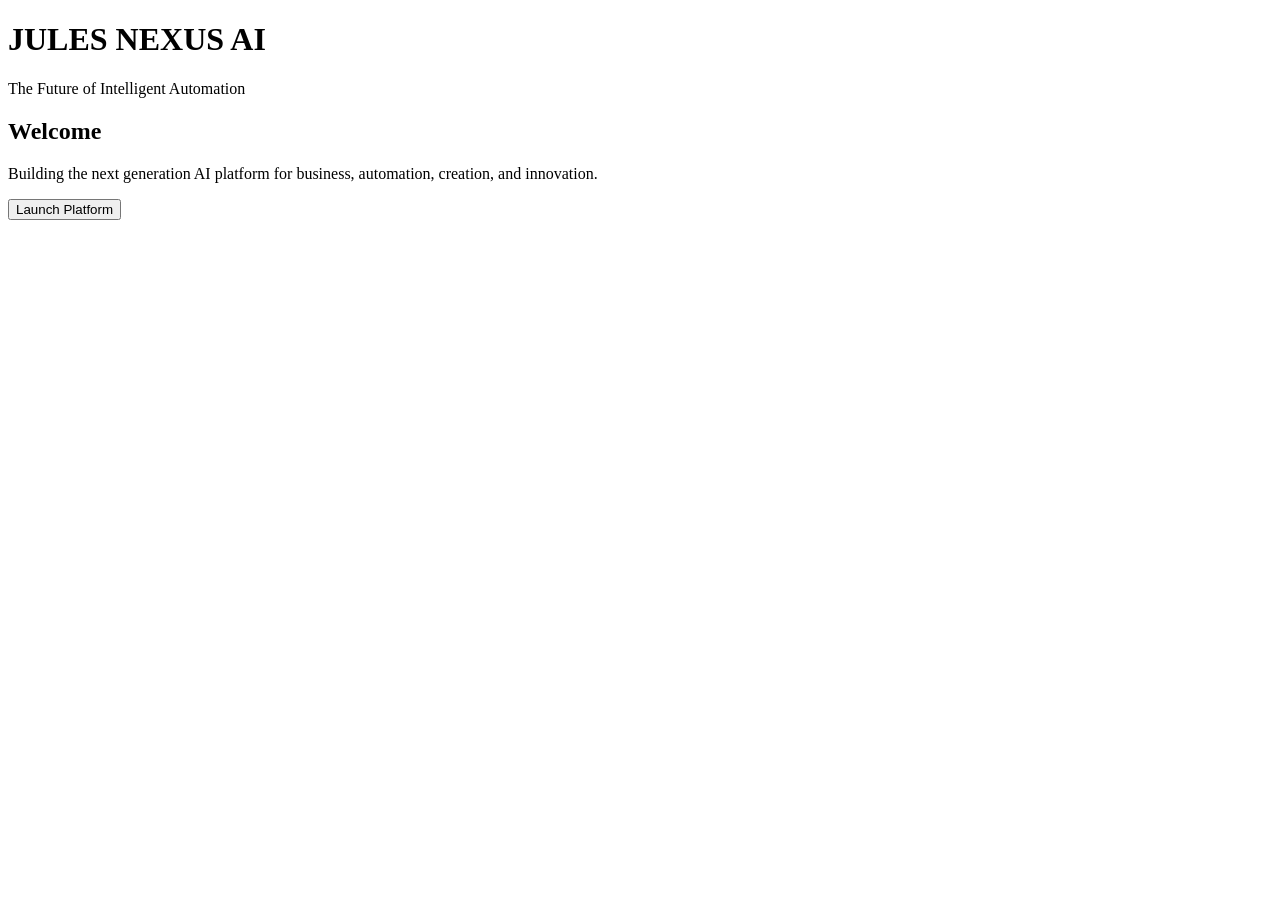
==== frontend/index.html @ eb3d25f9 "Create frontend/index.html" ====
<!DOCTYPE html>
<html lang="en">
<head>
  <meta charset="UTF-8">
  <meta name="viewport" content="width=device-width, initial-scale=1.0">
  <title>JULES NEXUS AI</title>
  <link rel="stylesheet" href="style.css">
</head>

<body>

<header>
  <h1>JULES NEXUS AI</h1>
  <p>The Future of Intelligent Automation</p>
</header>

<main>
  <section class="hero">
    <h2>Welcome</h2>
    <p>
      Building the next generation AI platform for business,
      automation, creation, and innovation.
    </p>

    <button>Launch Platform</button>
  </section>
</main>

<script src="script.js"></script>

</body>
</html>
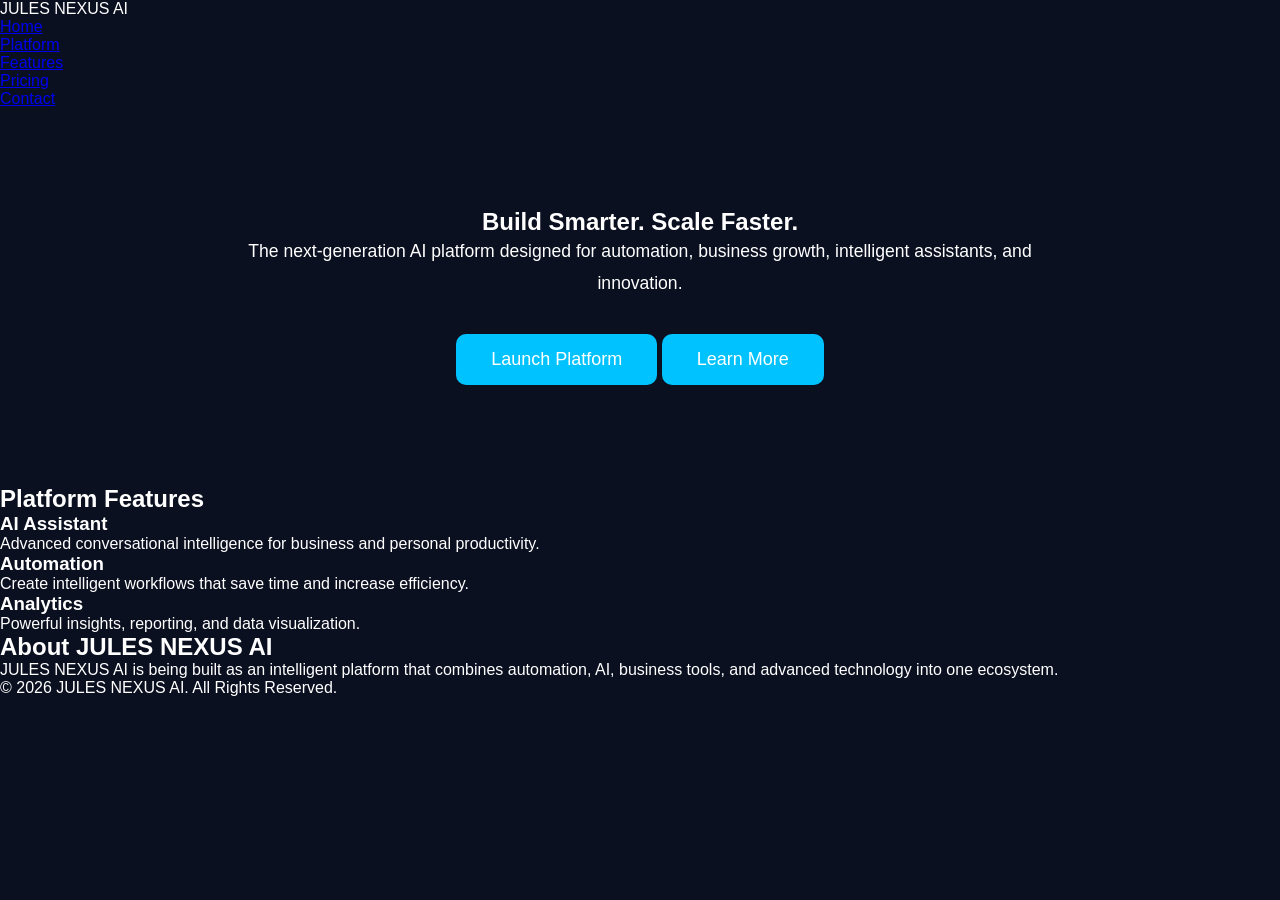
==== commit 97fe9b20: "Update index.html" ====
--- a/frontend/index.html
+++ b/frontend/index.html
@@ -1,30 +1,89 @@
 <!DOCTYPE html>
 <html lang="en">
 <head>
-  <meta charset="UTF-8">
-  <meta name="viewport" content="width=device-width, initial-scale=1.0">
-  <title>JULES NEXUS AI</title>
-  <link rel="stylesheet" href="style.css">
+<meta charset="UTF-8">
+<meta name="viewport" content="width=device-width, initial-scale=1.0">
+
+<title>JULES NEXUS AI</title>
+
+<link rel="stylesheet" href="style.css">
 </head>
 
 <body>
 
-<header>
-  <h1>JULES NEXUS AI</h1>
-  <p>The Future of Intelligent Automation</p>
-</header>
+<nav>
+    <div class="logo">JULES NEXUS AI</div>
 
-<main>
-  <section class="hero">
-    <h2>Welcome</h2>
-    <p>
-      Building the next generation AI platform for business,
-      automation, creation, and innovation.
-    </p>
+    <ul>
+        <li><a href="#">Home</a></li>
+        <li><a href="#">Platform</a></li>
+        <li><a href="#">Features</a></li>
+        <li><a href="#">Pricing</a></li>
+        <li><a href="#">Contact</a></li>
+    </ul>
+</nav>
 
-    <button>Launch Platform</button>
-  </section>
-</main>
+<section class="hero">
+
+    <div class="hero-content">
+
+        <h1>Build Smarter. Scale Faster.</h1>
+
+        <p>
+            The next-generation AI platform designed for automation,
+            business growth, intelligent assistants, and innovation.
+        </p>
+
+        <div class="buttons">
+            <button class="primary">Launch Platform</button>
+            <button class="secondary">Learn More</button>
+        </div>
+
+    </div>
+
+</section>
+
+<section class="features">
+
+    <h2>Platform Features</h2>
+
+    <div class="cards">
+
+        <div class="card">
+            <h3>AI Assistant</h3>
+            <p>Advanced conversational intelligence for business and personal productivity.</p>
+        </div>
+
+        <div class="card">
+            <h3>Automation</h3>
+            <p>Create intelligent workflows that save time and increase efficiency.</p>
+        </div>
+
+        <div class="card">
+            <h3>Analytics</h3>
+            <p>Powerful insights, reporting, and data visualization.</p>
+        </div>
+
+    </div>
+
+</section>
+
+<section class="about">
+
+<h2>About JULES NEXUS AI</h2>
+
+<p>
+JULES NEXUS AI is being built as an intelligent platform that combines
+automation, AI, business tools, and advanced technology into one ecosystem.
+</p>
+
+</section>
+
+<footer>
+
+<p>© 2026 JULES NEXUS AI. All Rights Reserved.</p>
+
+</footer>
 
 <script src="script.js"></script>
 
--- a/frontend/style.css
+++ b/frontend/style.css
@@ -0,0 +1,60 @@
+* {
+  margin: 0;
+  padding: 0;
+  box-sizing: border-box;
+  font-family: Arial, sans-serif;
+}
+
+body {
+  background: #0b1020;
+  color: #ffffff;
+}
+
+header {
+  background: linear-gradient(135deg, #0066ff, #6a00ff);
+  padding: 40px 20px;
+  text-align: center;
+}
+
+header h1 {
+  font-size: 3rem;
+  margin-bottom: 10px;
+}
+
+header p {
+  font-size: 1.2rem;
+  opacity: 0.9;
+}
+
+.hero {
+  max-width: 900px;
+  margin: 80px auto;
+  text-align: center;
+  padding: 20px;
+}
+
+.hero h2 {
+  font-size: 2.5rem;
+  margin-bottom: 20px;
+}
+
+.hero p {
+  font-size: 1.1rem;
+  line-height: 1.8;
+  margin-bottom: 35px;
+}
+
+button {
+  background: #00c2ff;
+  color: white;
+  border: none;
+  padding: 15px 35px;
+  border-radius: 10px;
+  font-size: 18px;
+  cursor: pointer;
+  transition: 0.3s;
+}
+
+button:hover {
+  background: #008cff;
+}
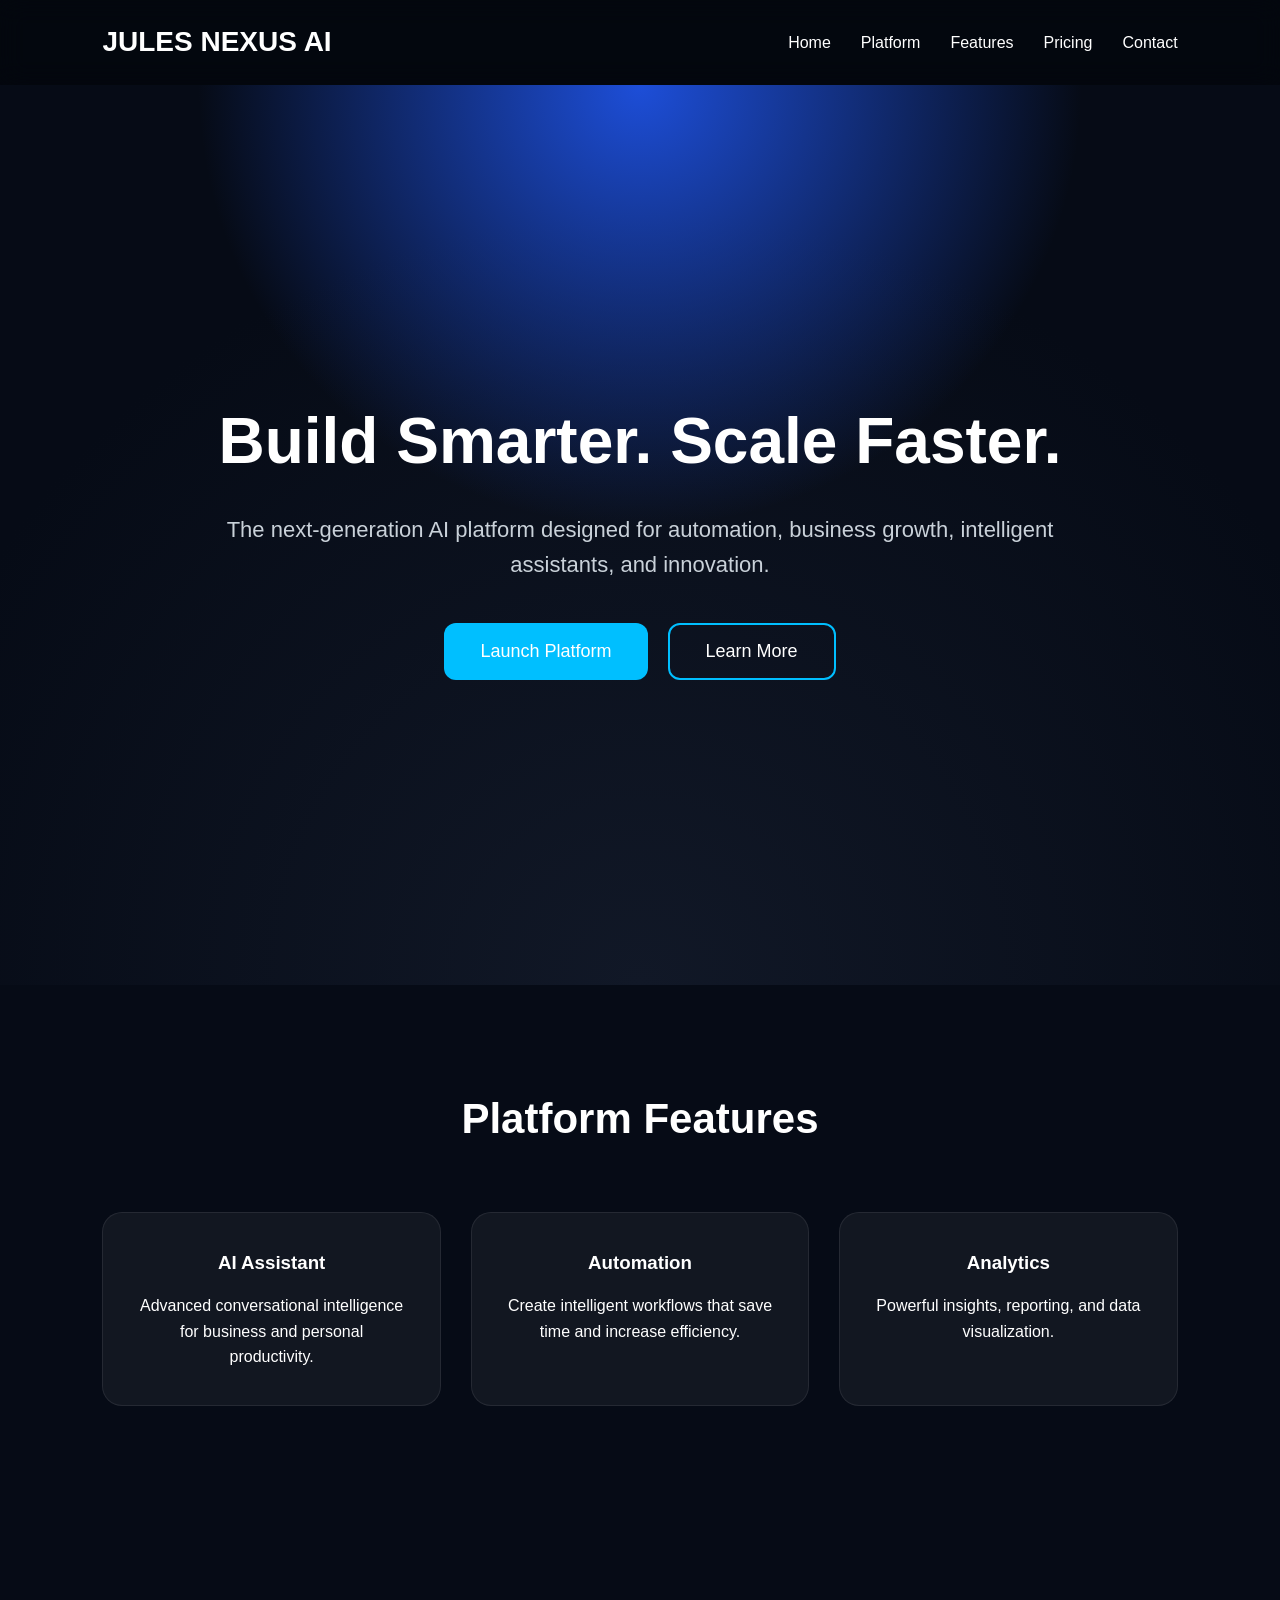
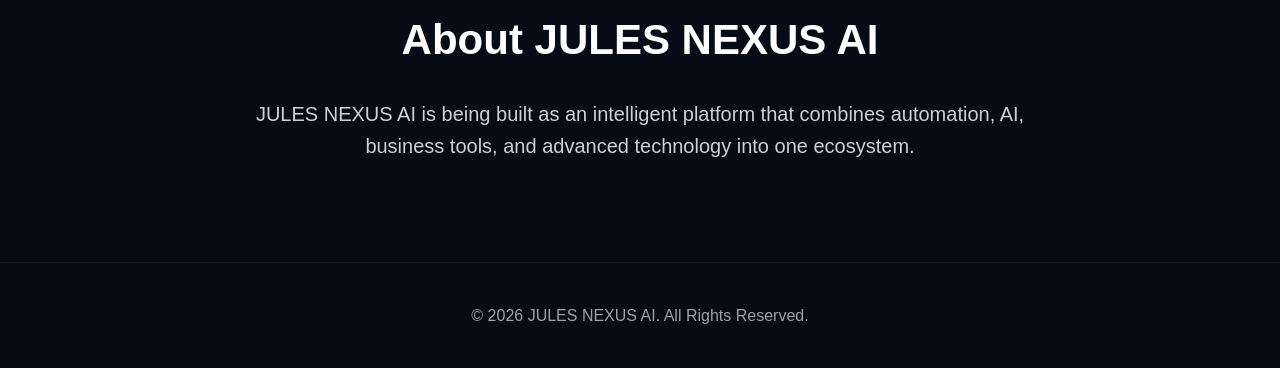
==== commit 8101b92b: "Update index.html" ====
--- a/frontend/index.html
+++ b/frontend/index.html
@@ -86,6 +86,5 @@
 </footer>
 
 <script src="script.js"></script>
-
 </body>
-</html>+</html>
--- a/frontend/style.css
+++ b/frontend/style.css
@@ -1,60 +1,191 @@
-* {
-  margin: 0;
-  padding: 0;
-  box-sizing: border-box;
-  font-family: Arial, sans-serif;
+*{
+    margin:0;
+    padding:0;
+    box-sizing:border-box;
+    font-family:Arial, Helvetica, sans-serif;
 }
 
-body {
-  background: #0b1020;
-  color: #ffffff;
+body{
+    background:#060b16;
+    color:white;
+    line-height:1.6;
 }
 
-header {
-  background: linear-gradient(135deg, #0066ff, #6a00ff);
-  padding: 40px 20px;
-  text-align: center;
+nav{
+    display:flex;
+    justify-content:space-between;
+    align-items:center;
+    padding:20px 8%;
+    background:rgba(0,0,0,.35);
+    backdrop-filter:blur(12px);
+    position:sticky;
+    top:0;
 }
 
-header h1 {
-  font-size: 3rem;
-  margin-bottom: 10px;
+.logo{
+    font-size:28px;
+    font-weight:bold;
+    color:#ffffff;
 }
 
-header p {
-  font-size: 1.2rem;
-  opacity: 0.9;
+nav ul{
+    display:flex;
+    list-style:none;
+    gap:30px;
 }
 
-.hero {
-  max-width: 900px;
-  margin: 80px auto;
-  text-align: center;
-  padding: 20px;
+nav a{
+    color:white;
+    text-decoration:none;
+    transition:.3s;
 }
 
-.hero h2 {
-  font-size: 2.5rem;
-  margin-bottom: 20px;
+nav a:hover{
+    color:#00bfff;
 }
 
-.hero p {
-  font-size: 1.1rem;
-  line-height: 1.8;
-  margin-bottom: 35px;
+.hero{
+    min-height:100vh;
+    display:flex;
+    justify-content:center;
+    align-items:center;
+    text-align:center;
+    padding:40px;
+    background:
+    radial-gradient(circle at top,#1d4ed8 0%,transparent 40%),
+    radial-gradient(circle at bottom,#111827 0%,#060b16 70%);
 }
 
-button {
-  background: #00c2ff;
-  color: white;
-  border: none;
-  padding: 15px 35px;
-  border-radius: 10px;
-  font-size: 18px;
-  cursor: pointer;
-  transition: 0.3s;
+.hero-content{
+    max-width:900px;
 }
 
-button:hover {
-  background: #008cff;
+.hero h1{
+    font-size:64px;
+    margin-bottom:20px;
+}
+
+.hero p{
+    font-size:22px;
+    color:#c9d1d9;
+    margin-bottom:40px;
+}
+
+.buttons{
+    display:flex;
+    justify-content:center;
+    gap:20px;
+    flex-wrap:wrap;
+}
+
+button{
+    padding:16px 36px;
+    border:none;
+    border-radius:12px;
+    font-size:18px;
+    cursor:pointer;
+    transition:.3s;
+}
+
+.primary{
+    background:#00bfff;
+    color:white;
+}
+
+.primary:hover{
+    transform:translateY(-3px);
+}
+
+.secondary{
+    background:transparent;
+    color:white;
+    border:2px solid #00bfff;
+}
+
+.secondary:hover{
+    background:#00bfff;
+}
+
+.features{
+    padding:100px 8%;
+    text-align:center;
+}
+
+.features h2{
+    font-size:42px;
+    margin-bottom:60px;
+}
+
+.cards{
+    display:grid;
+    grid-template-columns:repeat(auto-fit,minmax(260px,1fr));
+    gap:30px;
+}
+
+.card{
+    background:rgba(255,255,255,.05);
+    border:1px solid rgba(255,255,255,.08);
+    border-radius:20px;
+    padding:35px;
+    transition:.3s;
+}
+
+.card:hover{
+    transform:translateY(-10px);
+    border-color:#00bfff;
+}
+
+.card h3{
+    margin-bottom:15px;
+}
+
+.about{
+    padding:100px 8%;
+    text-align:center;
+    max-width:1000px;
+    margin:auto;
+}
+
+.about h2{
+    font-size:42px;
+    margin-bottom:25px;
+}
+
+.about p{
+    color:#c9d1d9;
+    font-size:20px;
+}
+
+footer{
+    text-align:center;
+    padding:40px;
+    color:#9ca3af;
+    border-top:1px solid rgba(255,255,255,.08);
+}
+
+@media(max-width:768px){
+
+nav{
+    flex-direction:column;
+    gap:20px;
+}
+
+nav ul{
+    flex-wrap:wrap;
+    justify-content:center;
+}
+
+.hero h1{
+    font-size:42px;
+}
+
+.hero p{
+    font-size:18px;
+}
+
+.features h2,
+.about h2{
+    font-size:34px;
+}
+
 }
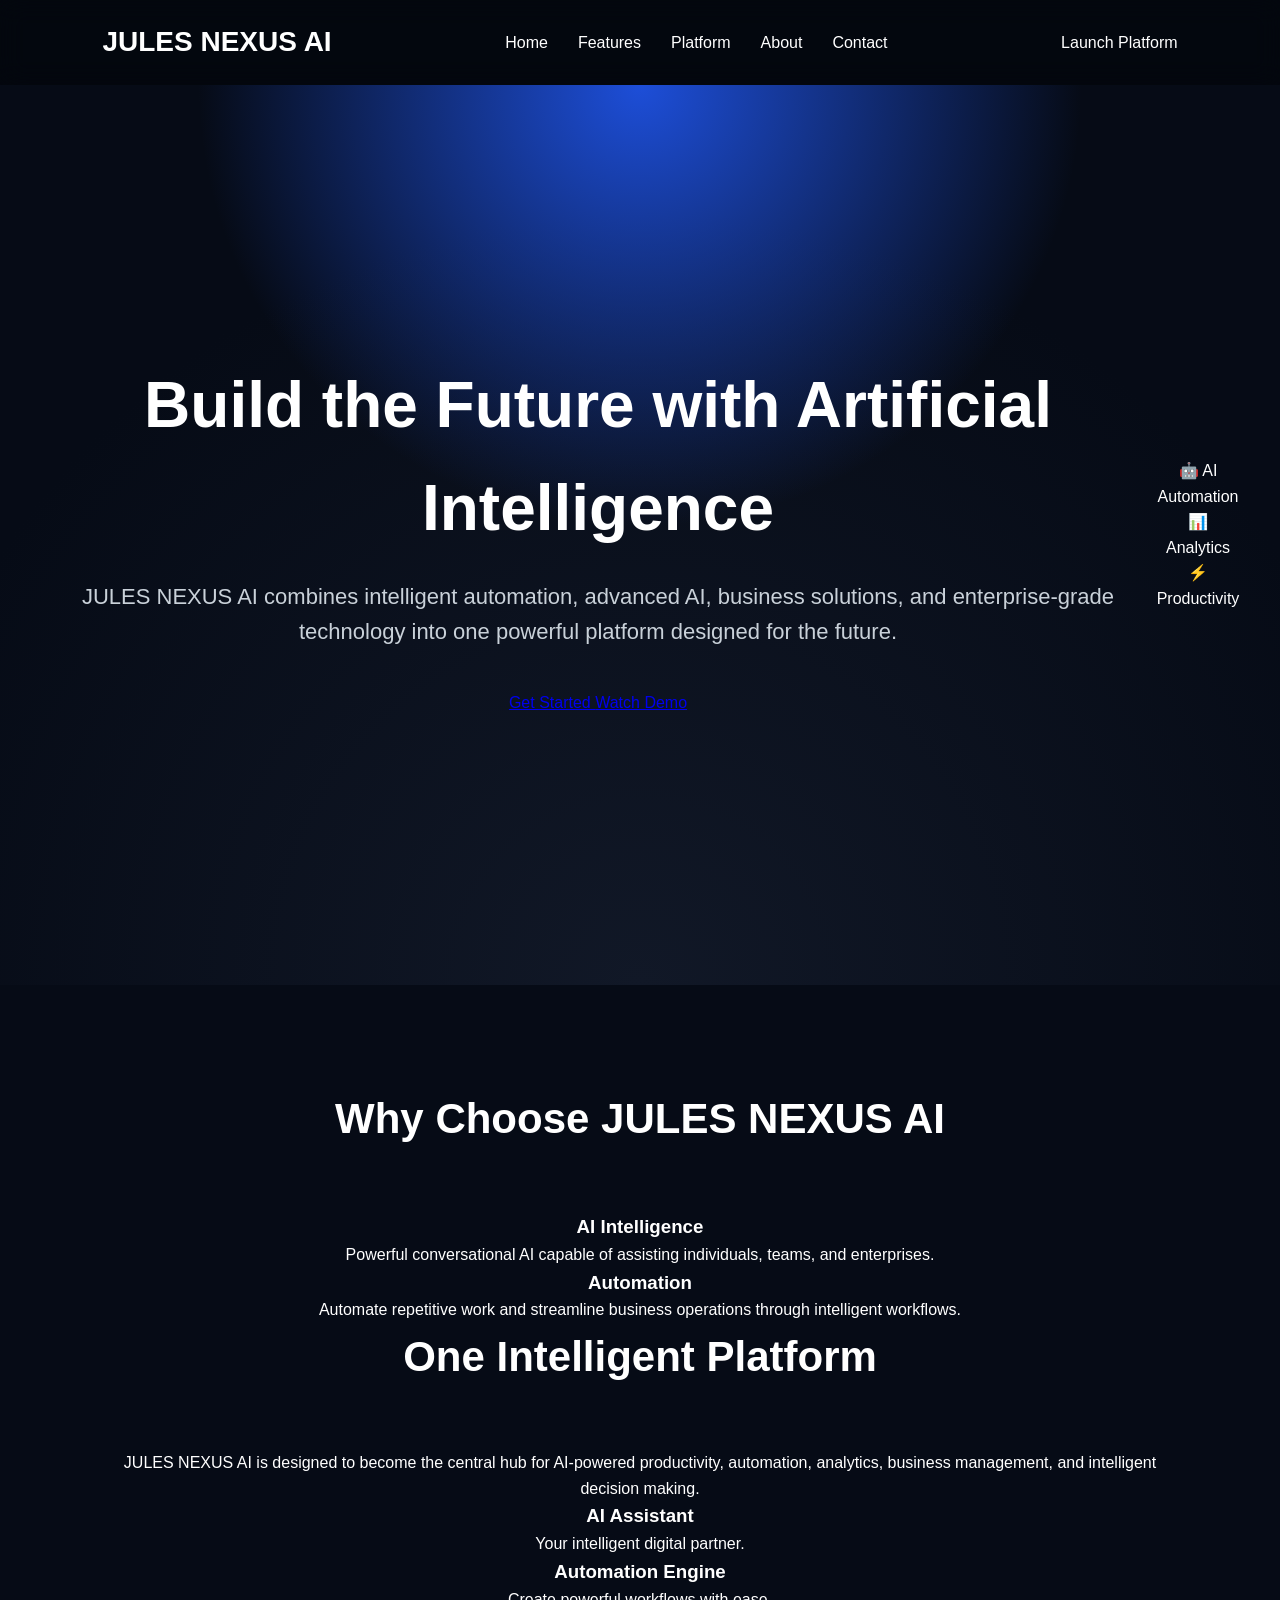
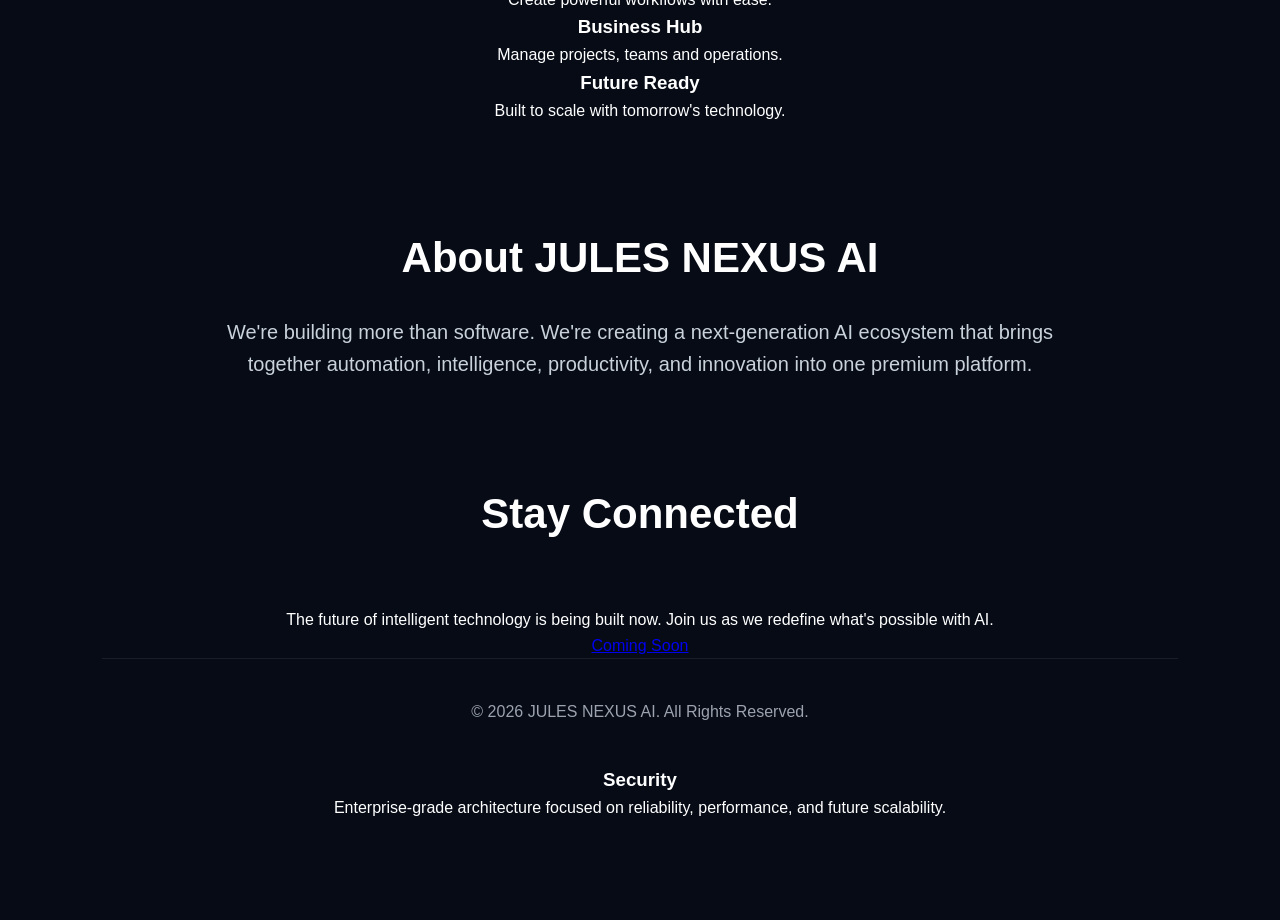
==== commit 5c48825f: "Update index.html" ====
--- a/frontend/index.html
+++ b/frontend/index.html
@@ -1,90 +1,306 @@
 <!DOCTYPE html>
 <html lang="en">
+
 <head>
+
 <meta charset="UTF-8">
+
 <meta name="viewport" content="width=device-width, initial-scale=1.0">
 
 <title>JULES NEXUS AI</title>
 
+<link rel="preconnect" href="https://fonts.googleapis.com">
+
+<link rel="preconnect" href="https://fonts.gstatic.com" crossorigin>
+
+<link href="https://fonts.googleapis.com/css2?family=Poppins:wght@300;400;500;600;700;800&display=swap" rel="stylesheet">
+
 <link rel="stylesheet" href="style.css">
+
 </head>
 
 <body>
 
-<nav>
-    <div class="logo">JULES NEXUS AI</div>
-
-    <ul>
-        <li><a href="#">Home</a></li>
-        <li><a href="#">Platform</a></li>
-        <li><a href="#">Features</a></li>
-        <li><a href="#">Pricing</a></li>
-        <li><a href="#">Contact</a></li>
-    </ul>
+<div class="background-animation">
+
+<div class="gradient gradient-one"></div>
+
+<div class="gradient gradient-two"></div>
+
+<div class="gradient gradient-three"></div>
+
+</div>
+
+<header>
+
+<nav class="navbar">
+
+<div class="logo">
+
+JULES <span>NEXUS</span> AI
+
+</div>
+
+<ul class="nav-links">
+
+<li><a href="#home">Home</a></li>
+
+<li><a href="#features">Features</a></li>
+
+<li><a href="#platform">Platform</a></li>
+
+<li><a href="#about">About</a></li>
+
+<li><a href="#contact">Contact</a></li>
+
+</ul>
+
+<a href="#" class="nav-button">
+
+Launch Platform
+
+</a>
+
 </nav>
 
-<section class="hero">
-
-    <div class="hero-content">
-
-        <h1>Build Smarter. Scale Faster.</h1>
-
-        <p>
-            The next-generation AI platform designed for automation,
-            business growth, intelligent assistants, and innovation.
-        </p>
-
-        <div class="buttons">
-            <button class="primary">Launch Platform</button>
-            <button class="secondary">Learn More</button>
-        </div>
-
-    </div>
+</header>
+
+<section class="hero" id="home">
+
+<div class="glass-panel">
+
+<h1>
+
+Build the Future
+
+with Artificial Intelligence
+
+</h1>
+
+<p>
+
+JULES NEXUS AI combines intelligent automation, advanced AI,
+business solutions, and enterprise-grade technology into one
+powerful platform designed for the future.
+
+</p>
+
+<div class="hero-buttons">
+
+<a href="#" class="primary-btn">
+
+Get Started
+
+</a>
+
+<a href="#" class="secondary-btn">
+
+Watch Demo
+
+</a>
+
+</div>
+
+</div>
+
+<div class="hero-image">
+
+<div class="floating-card card-one">
+
+🤖 AI Automation
+
+</div>
+
+<div class="floating-card card-two">
+
+📊 Analytics
+
+</div>
+
+<div class="floating-card card-three">
+
+⚡ Productivity
+
+</div>
+
+</div>
 
 </section>
 
-<section class="features">
-
-    <h2>Platform Features</h2>
-
-    <div class="cards">
-
-        <div class="card">
-            <h3>AI Assistant</h3>
-            <p>Advanced conversational intelligence for business and personal productivity.</p>
-        </div>
-
-        <div class="card">
-            <h3>Automation</h3>
-            <p>Create intelligent workflows that save time and increase efficiency.</p>
-        </div>
-
-        <div class="card">
-            <h3>Analytics</h3>
-            <p>Powerful insights, reporting, and data visualization.</p>
-        </div>
-
-    </div>
+<section class="features" id="features">
+
+<h2>
+
+Why Choose JULES NEXUS AI
+
+</h2>
+
+<div class="feature-grid">
+
+<div class="feature-card">
+
+<h3>
+
+AI Intelligence
+
+</h3>
+
+<p>
+
+Powerful conversational AI capable of assisting individuals,
+teams, and enterprises.
+
+</p>
+
+</div>
+
+<div class="feature-card">
+
+<h3>
+
+Automation
+
+</h3>
+
+<p>
+
+Automate repetitive work and streamline business operations
+through intelligent workflows.
+
+</p>
+
+</div>
+
+<div class="feature-card">
+<section class="platform" id="platform">
+
+<div class="glass-panel">
+
+<h2>One Intelligent Platform</h2>
+
+<p>
+
+JULES NEXUS AI is designed to become the central hub for
+AI-powered productivity, automation, analytics,
+business management, and intelligent decision making.
+
+</p>
+
+<div class="platform-grid">
+
+<div class="platform-box">
+
+<h3>AI Assistant</h3>
+
+<p>Your intelligent digital partner.</p>
+
+</div>
+
+<div class="platform-box">
+
+<h3>Automation Engine</h3>
+
+<p>Create powerful workflows with ease.</p>
+
+</div>
+
+<div class="platform-box">
+
+<h3>Business Hub</h3>
+
+<p>Manage projects, teams and operations.</p>
+
+</div>
+
+<div class="platform-box">
+
+<h3>Future Ready</h3>
+
+<p>Built to scale with tomorrow's technology.</p>
+
+</div>
+
+</div>
+
+</div>
 
 </section>
 
-<section class="about">
+<section class="about" id="about">
+
+<div class="glass-panel">
 
 <h2>About JULES NEXUS AI</h2>
 
 <p>
-JULES NEXUS AI is being built as an intelligent platform that combines
-automation, AI, business tools, and advanced technology into one ecosystem.
-</p>
+
+We're building more than software.
+
+We're creating a next-generation AI ecosystem that
+brings together automation, intelligence,
+productivity, and innovation into one premium platform.
+
+</p>
+
+</div>
 
 </section>
 
+<section class="contact" id="contact">
+
+<div class="glass-panel">
+
+<h2>Stay Connected</h2>
+
+<p>
+
+The future of intelligent technology is being built now.
+
+Join us as we redefine what's possible with AI.
+
+</p>
+
+<a href="#" class="primary-btn">
+
+Coming Soon
+
+</a>
+
+</div>
+
+</section>
+
 <footer>
 
-<p>© 2026 JULES NEXUS AI. All Rights Reserved.</p>
+<p>
+
+© 2026 JULES NEXUS AI. All Rights Reserved.
+
+</p>
 
 </footer>
 
 <script src="script.js"></script>
+
 </body>
+
 </html>
+
+<h3>
+
+Security
+
+</h3>
+
+<p>
+
+Enterprise-grade architecture focused on reliability,
+performance, and future scalability.
+
+</p>
+
+</div>
+
+</div>
+
+</section>
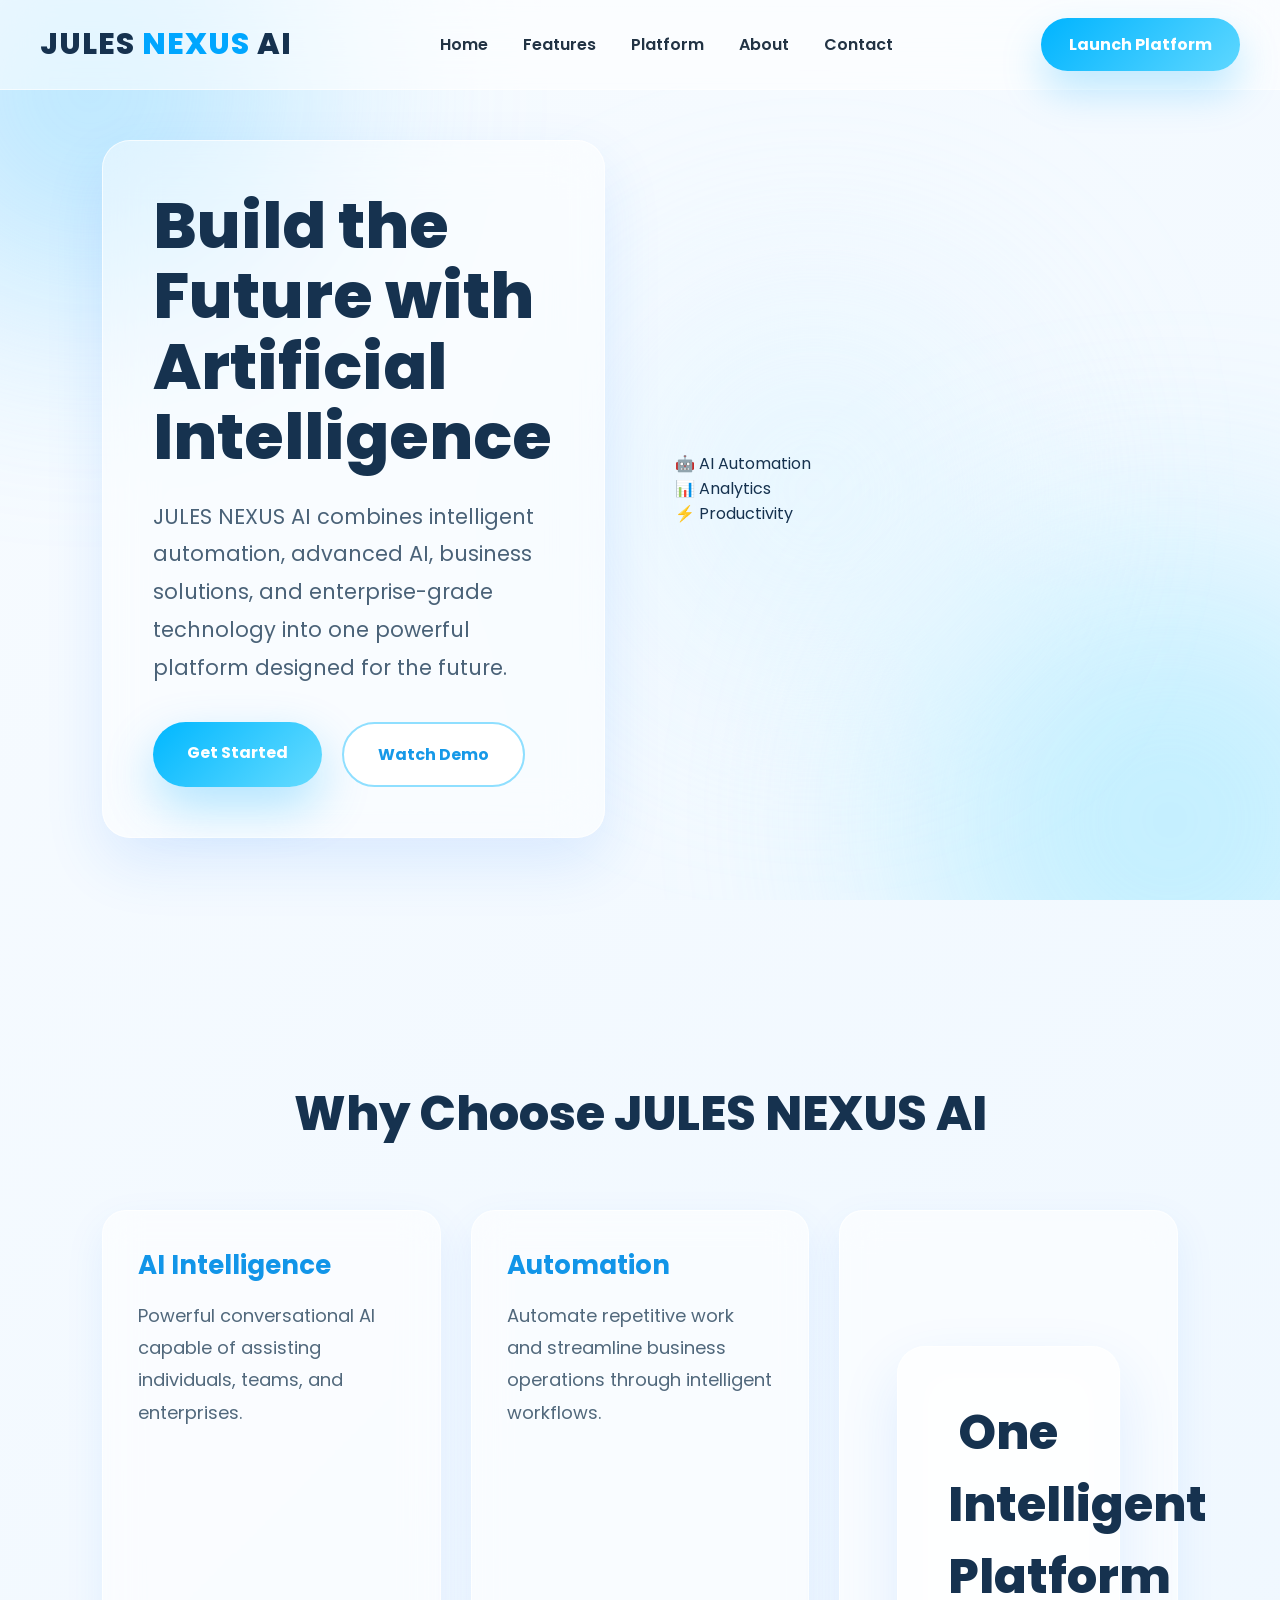
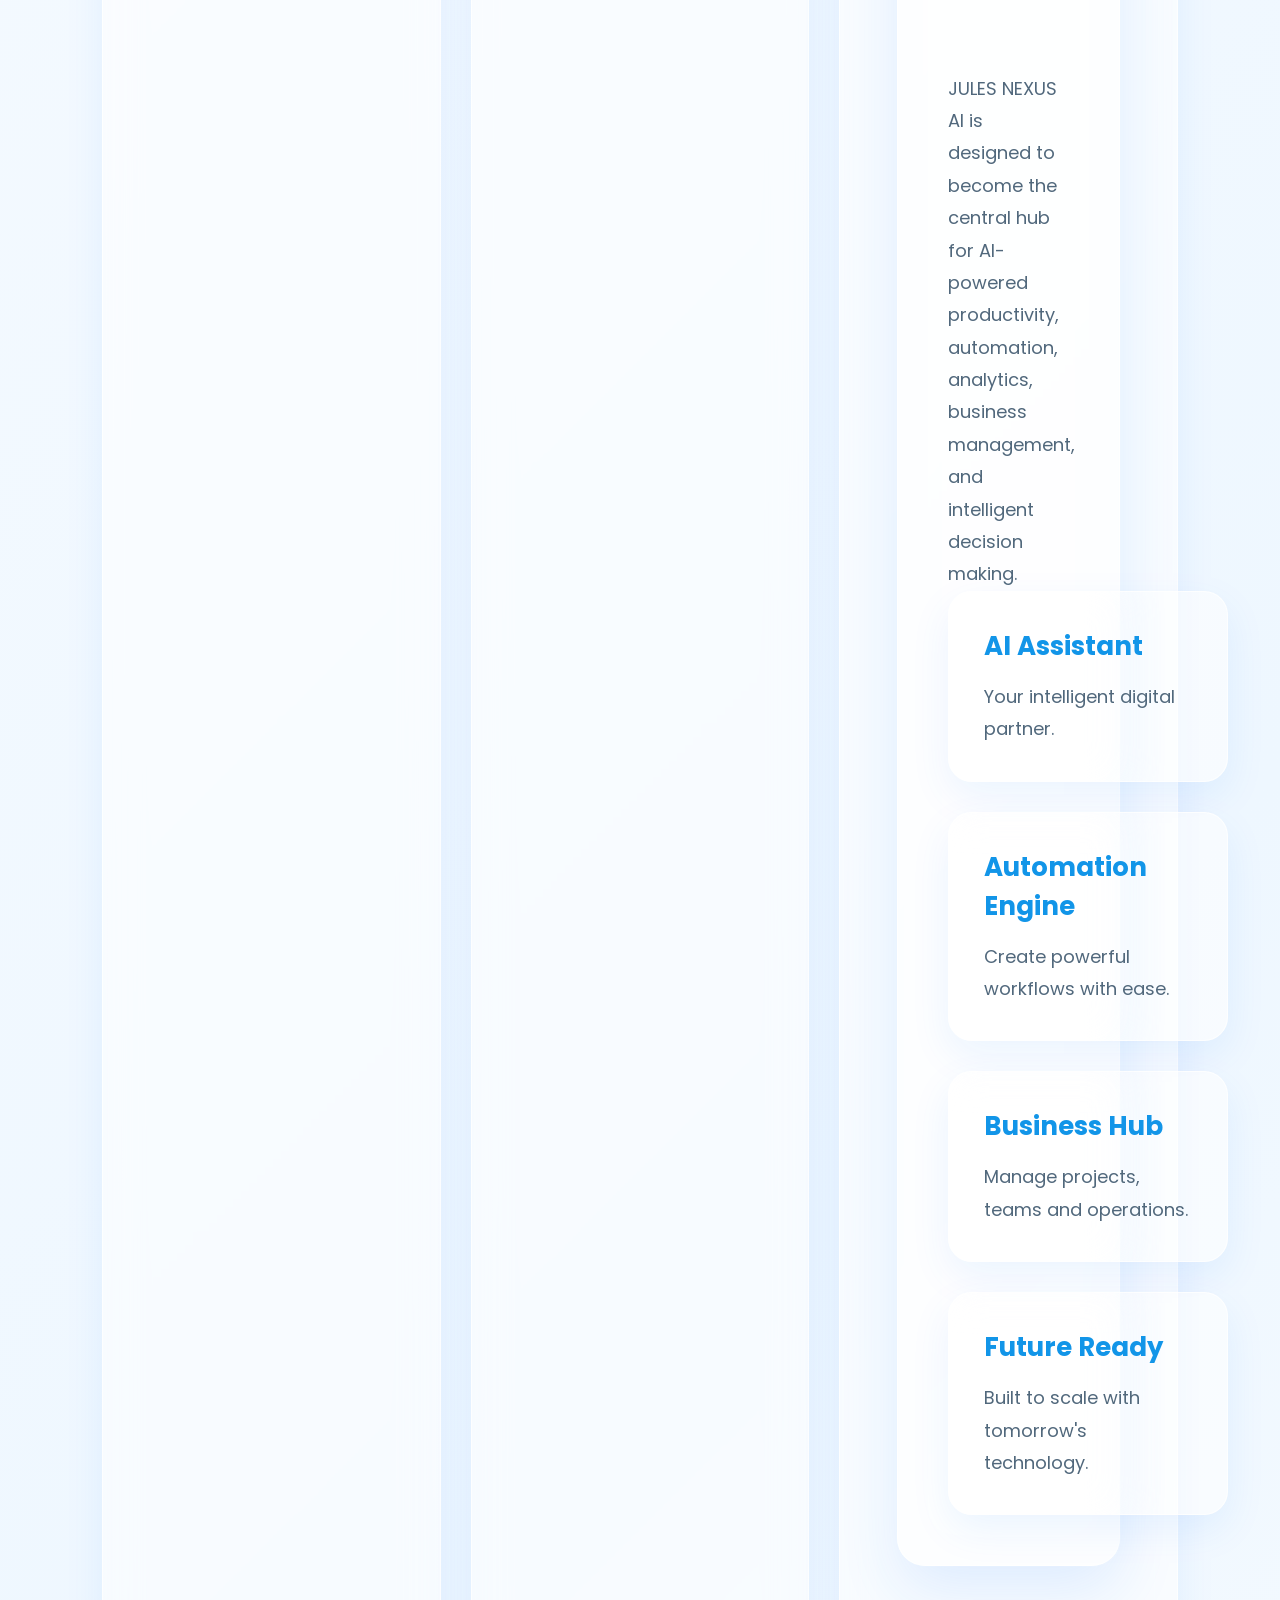
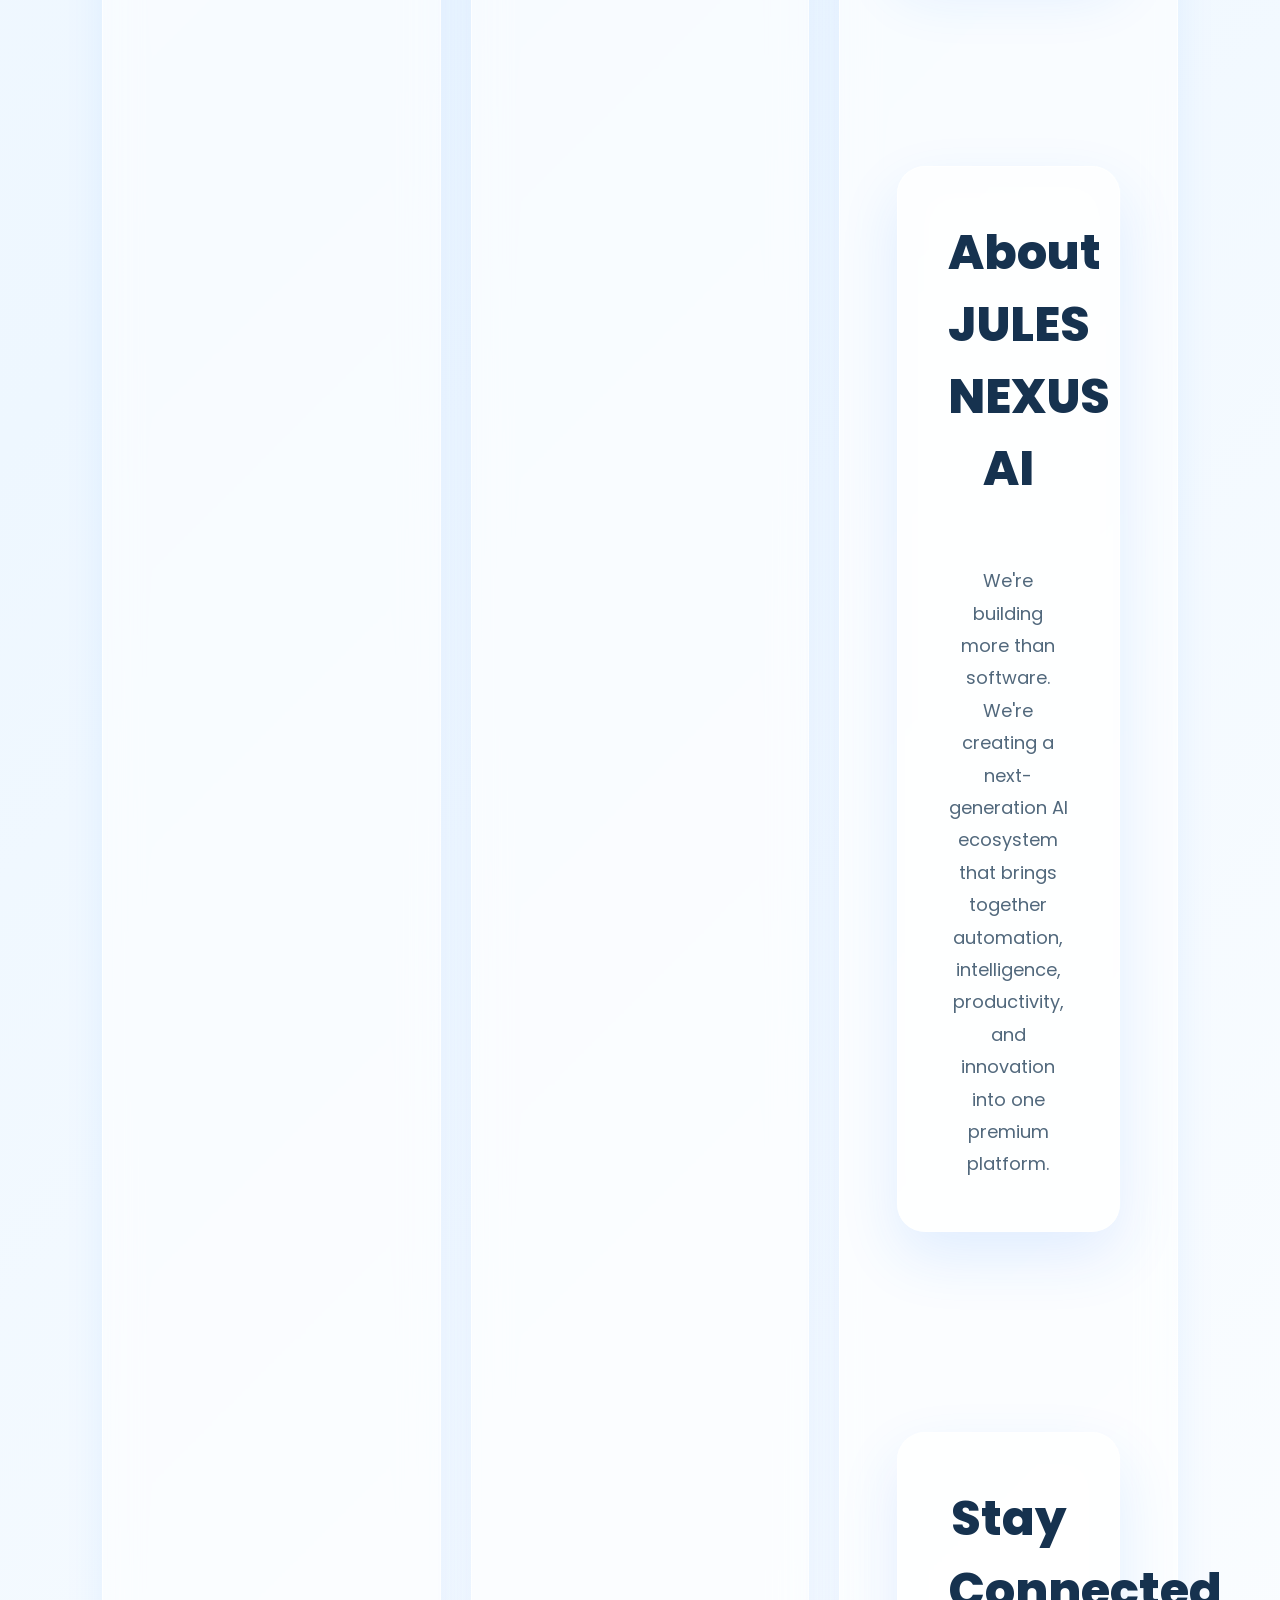
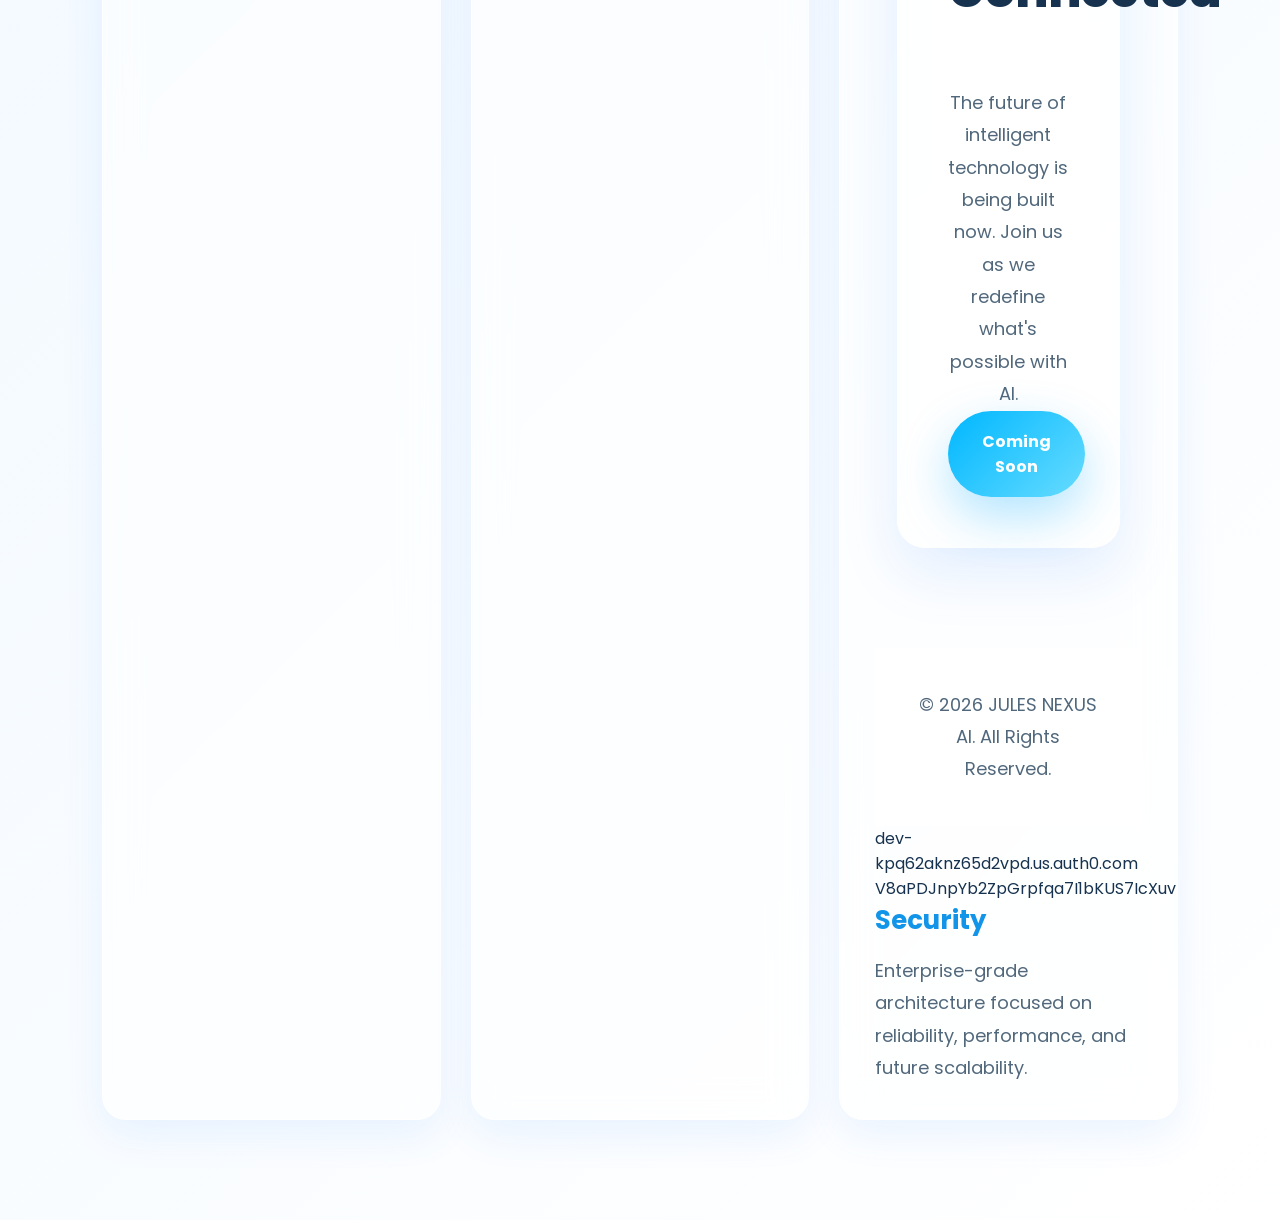
==== commit df226460: "Update index.html" ====
--- a/frontend/index.html
+++ b/frontend/index.html
@@ -281,7 +281,8 @@
 </footer>
 
 <script src="script.js"></script>
-
+dev-kpq62aknz65d2vpd.us.auth0.com
+V8aPDJnpYb2ZpGrpfqa7I1bKUS7IcXuv
 </body>
 
 </html>
--- a/frontend/style.css
+++ b/frontend/style.css
@@ -1,191 +1,326 @@
 *{
-    margin:0;
-    padding:0;
-    box-sizing:border-box;
-    font-family:Arial, Helvetica, sans-serif;
+margin:0;
+padding:0;
+box-sizing:border-box;
+font-family:'Poppins',sans-serif;
+scroll-behavior:smooth;
 }
 
 body{
-    background:#060b16;
-    color:white;
-    line-height:1.6;
-}
-
-nav{
-    display:flex;
-    justify-content:space-between;
-    align-items:center;
-    padding:20px 8%;
-    background:rgba(0,0,0,.35);
-    backdrop-filter:blur(12px);
-    position:sticky;
-    top:0;
+background:linear-gradient(135deg,#f7fbff,#eef7ff,#ffffff);
+color:#16324f;
+overflow-x:hidden;
+position:relative;
+}
+
+.background-animation{
+position:fixed;
+inset:0;
+overflow:hidden;
+z-index:-1;
+}
+
+.gradient{
+position:absolute;
+border-radius:50%;
+filter:blur(120px);
+opacity:.55;
+animation:float 18s ease-in-out infinite;
+}
+
+.gradient-one{
+width:420px;
+height:420px;
+background:#7fd3ff;
+top:-120px;
+left:-120px;
+}
+
+.gradient-two{
+width:520px;
+height:520px;
+background:#9be7ff;
+bottom:-180px;
+right:-150px;
+animation-delay:5s;
+}
+
+.gradient-three{
+width:350px;
+height:350px;
+background:#d8f3ff;
+top:35%;
+left:50%;
+animation-delay:10s;
+}
+
+@keyframes float{
+0%,100%{transform:translateY(0) translateX(0);}
+50%{transform:translateY(-40px) translateX(30px);}
+}
+
+header{
+position:fixed;
+width:100%;
+top:0;
+z-index:1000;
+backdrop-filter:blur(20px);
+background:rgba(255,255,255,.55);
+border-bottom:1px solid rgba(255,255,255,.6);
+}
+
+.navbar{
+max-width:1300px;
+margin:auto;
+display:flex;
+justify-content:space-between;
+align-items:center;
+padding:18px 40px;
 }
 
 .logo{
-    font-size:28px;
-    font-weight:bold;
-    color:#ffffff;
-}
-
-nav ul{
-    display:flex;
-    list-style:none;
-    gap:30px;
-}
-
-nav a{
-    color:white;
-    text-decoration:none;
-    transition:.3s;
-}
-
-nav a:hover{
-    color:#00bfff;
+font-size:30px;
+font-weight:800;
+letter-spacing:1px;
+}
+
+.logo span{
+color:#00a6ff;
+}
+
+.nav-links{
+display:flex;
+gap:35px;
+list-style:none;
+}
+
+.nav-links a{
+text-decoration:none;
+color:#234;
+font-weight:600;
+transition:.3s;
+}
+
+.nav-links a:hover{
+color:#00a6ff;
+}
+
+.nav-button{
+padding:14px 28px;
+border-radius:50px;
+text-decoration:none;
+background:linear-gradient(135deg,#00b4ff,#5ed7ff);
+color:white;
+font-weight:700;
+box-shadow:0 20px 40px rgba(0,170,255,.25);
 }
 
 .hero{
-    min-height:100vh;
-    display:flex;
-    justify-content:center;
-    align-items:center;
-    text-align:center;
-    padding:40px;
-    background:
-    radial-gradient(circle at top,#1d4ed8 0%,transparent 40%),
-    radial-gradient(circle at bottom,#111827 0%,#060b16 70%);
-}
-
-.hero-content{
-    max-width:900px;
+min-height:100vh;
+display:grid;
+grid-template-columns:1fr 1fr;
+gap:70px;
+align-items:center;
+padding:140px 8%;
+}
+
+.glass-panel{
+background:rgba(255,255,255,.45);
+backdrop-filter:blur(25px);
+border:1px solid rgba(255,255,255,.7);
+border-radius:28px;
+padding:50px;
+box-shadow:0 25px 60px rgba(30,120,255,.12);
 }
 
 .hero h1{
-    font-size:64px;
-    margin-bottom:20px;
+font-size:64px;
+line-height:1.1;
+font-weight:800;
+margin-bottom:25px;
 }
 
 .hero p{
-    font-size:22px;
-    color:#c9d1d9;
-    margin-bottom:40px;
-}
-
-.buttons{
-    display:flex;
-    justify-content:center;
-    gap:20px;
-    flex-wrap:wrap;
-}
-
-button{
-    padding:16px 36px;
-    border:none;
-    border-radius:12px;
-    font-size:18px;
-    cursor:pointer;
-    transition:.3s;
-}
-
-.primary{
-    background:#00bfff;
-    color:white;
-}
-
-.primary:hover{
-    transform:translateY(-3px);
-}
-
-.secondary{
-    background:transparent;
-    color:white;
-    border:2px solid #00bfff;
-}
-
-.secondary:hover{
-    background:#00bfff;
-}
-
-.features{
-    padding:100px 8%;
-    text-align:center;
-}
-
-.features h2{
-    font-size:42px;
-    margin-bottom:60px;
-}
-
-.cards{
-    display:grid;
-    grid-template-columns:repeat(auto-fit,minmax(260px,1fr));
-    gap:30px;
-}
-
-.card{
-    background:rgba(255,255,255,.05);
-    border:1px solid rgba(255,255,255,.08);
-    border-radius:20px;
-    padding:35px;
-    transition:.3s;
-}
-
-.card:hover{
-    transform:translateY(-10px);
-    border-color:#00bfff;
-}
-
-.card h3{
-    margin-bottom:15px;
-}
-
-.about{
-    padding:100px 8%;
-    text-align:center;
-    max-width:1000px;
-    margin:auto;
-}
-
-.about h2{
-    font-size:42px;
-    margin-bottom:25px;
-}
-
-.about p{
-    color:#c9d1d9;
-    font-size:20px;
+font-size:21px;
+line-height:1.8;
+color:#4a6278;
+margin-bottom:35px;
+}
+
+.hero-buttons{
+display:flex;
+gap:20px;
+flex-wrap:wrap;
+}
+
+.primary-btn{
+display:inline-block;
+padding:18px 34px;
+border-radius:50px;
+background:linear-gradient(135deg,#00b7ff,#67dcff);
+color:#fff;
+text-decoration:none;
+font-weight:700;
+box-shadow:0 20px 50px rgba(0,170,255,.30);
+transition:.35s;
+}
+
+.primary-btn:hover{
+transform:translateY(-5px);
+}
+
+.secondary-btn{
+display:inline-block;
+padding:18px 34px;
+border-radius:50px;
+border:2px solid #8fdfff;
+text-decoration:none;
+color:#1699e8;
+font-weight:700;
+background:white;
+}
+
+.features,
+.platform,
+.about,
+.contact{
+padding:100px 8%;
+}
+
+.features h2,
+.platform h2,
+.about h2,
+.contact h2{
+font-size:48px;
+text-align:center;
+margin-bottom:60px;
+font-weight:800;
+}
+
+.feature-grid,
+.platform-grid{
+display:grid;
+grid-template-columns:repeat(auto-fit,minmax(280px,1fr));
+gap:30px;
+}
+
+.feature-card,
+.platform-box{
+background:rgba(255,255,255,.55);
+backdrop-filter:blur(18px);
+border:1px solid rgba(255,255,255,.7);
+border-radius:24px;
+padding:35px;
+transition:.35s;
+box-shadow:0 15px 40px rgba(0,120,255,.08);
+}
+
+.feature-card:hover,
+.platform-box:hover{
+transform:translateY(-10px);
+box-shadow:0 25px 60px rgba(0,150,255,.18);
+}
+
+.feature-card h3,
+.platform-box h3{
+font-size:26px;
+margin-bottom:15px;
+color:#1295e8;
+}
+
+.feature-card p,
+.platform-box p,
+.about p,
+.contact p{
+font-size:18px;
+line-height:1.8;
+color:#51687c;
+}
+
+.about .glass-panel,
+.contact .glass-panel{
+max-width:1000px;
+margin:auto;
+text-align:center;
 }
 
 footer{
-    text-align:center;
-    padding:40px;
-    color:#9ca3af;
-    border-top:1px solid rgba(255,255,255,.08);
-}
-
-@media(max-width:768px){
-
-nav{
-    flex-direction:column;
-    gap:20px;
-}
-
-nav ul{
-    flex-wrap:wrap;
-    justify-content:center;
+padding:40px;
+text-align:center;
+background:rgba(255,255,255,.55);
+backdrop-filter:blur(20px);
+border-top:1px solid rgba(255,255,255,.6);
+color:#5d7182;
+font-size:16px;
+}
+
+@media(max-width:992px){
+
+.hero{
+grid-template-columns:1fr;
+text-align:center;
+padding-top:150px;
+}
+
+.hero-buttons{
+justify-content:center;
 }
 
 .hero h1{
-    font-size:42px;
+font-size:48px;
+}
+
+.navbar{
+flex-direction:column;
+gap:20px;
+}
+
+.nav-links{
+flex-wrap:wrap;
+justify-content:center;
+gap:20px;
+}
+
+.features,
+.platform,
+.about,
+.contact{
+padding:70px 6%;
+}
+
+.features h2,
+.platform h2,
+.about h2,
+.contact h2{
+font-size:36px;
+}
+
+}
+
+@media(max-width:600px){
+
+.hero h1{
+font-size:38px;
 }
 
 .hero p{
-    font-size:18px;
-}
-
-.features h2,
-.about h2{
-    font-size:34px;
+font-size:18px;
+}
+
+.glass-panel{
+padding:30px;
+}
+
+.primary-btn,
+.secondary-btn{
+display:block;
+width:100%;
+text-align:center;
+margin-bottom:15px;
+}
+
+.logo{
+font-size:24px;
 }
 
 }
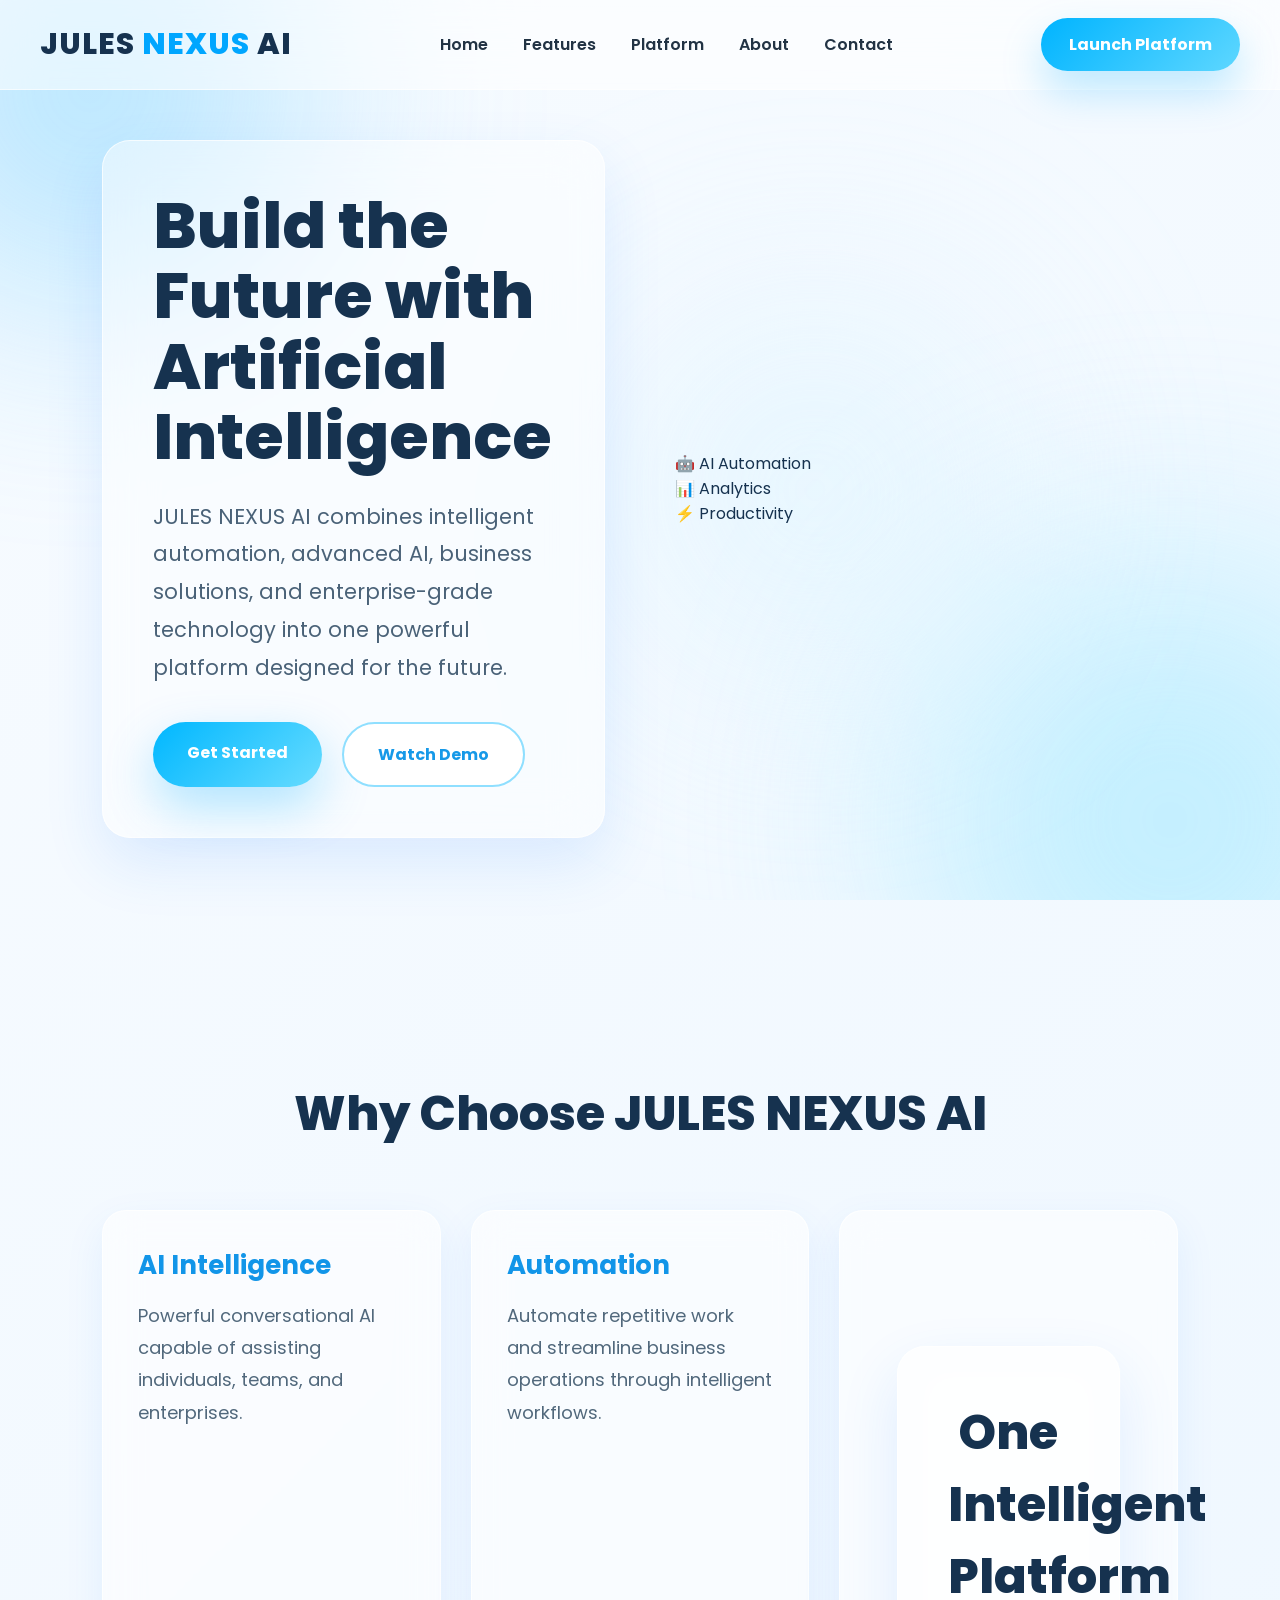
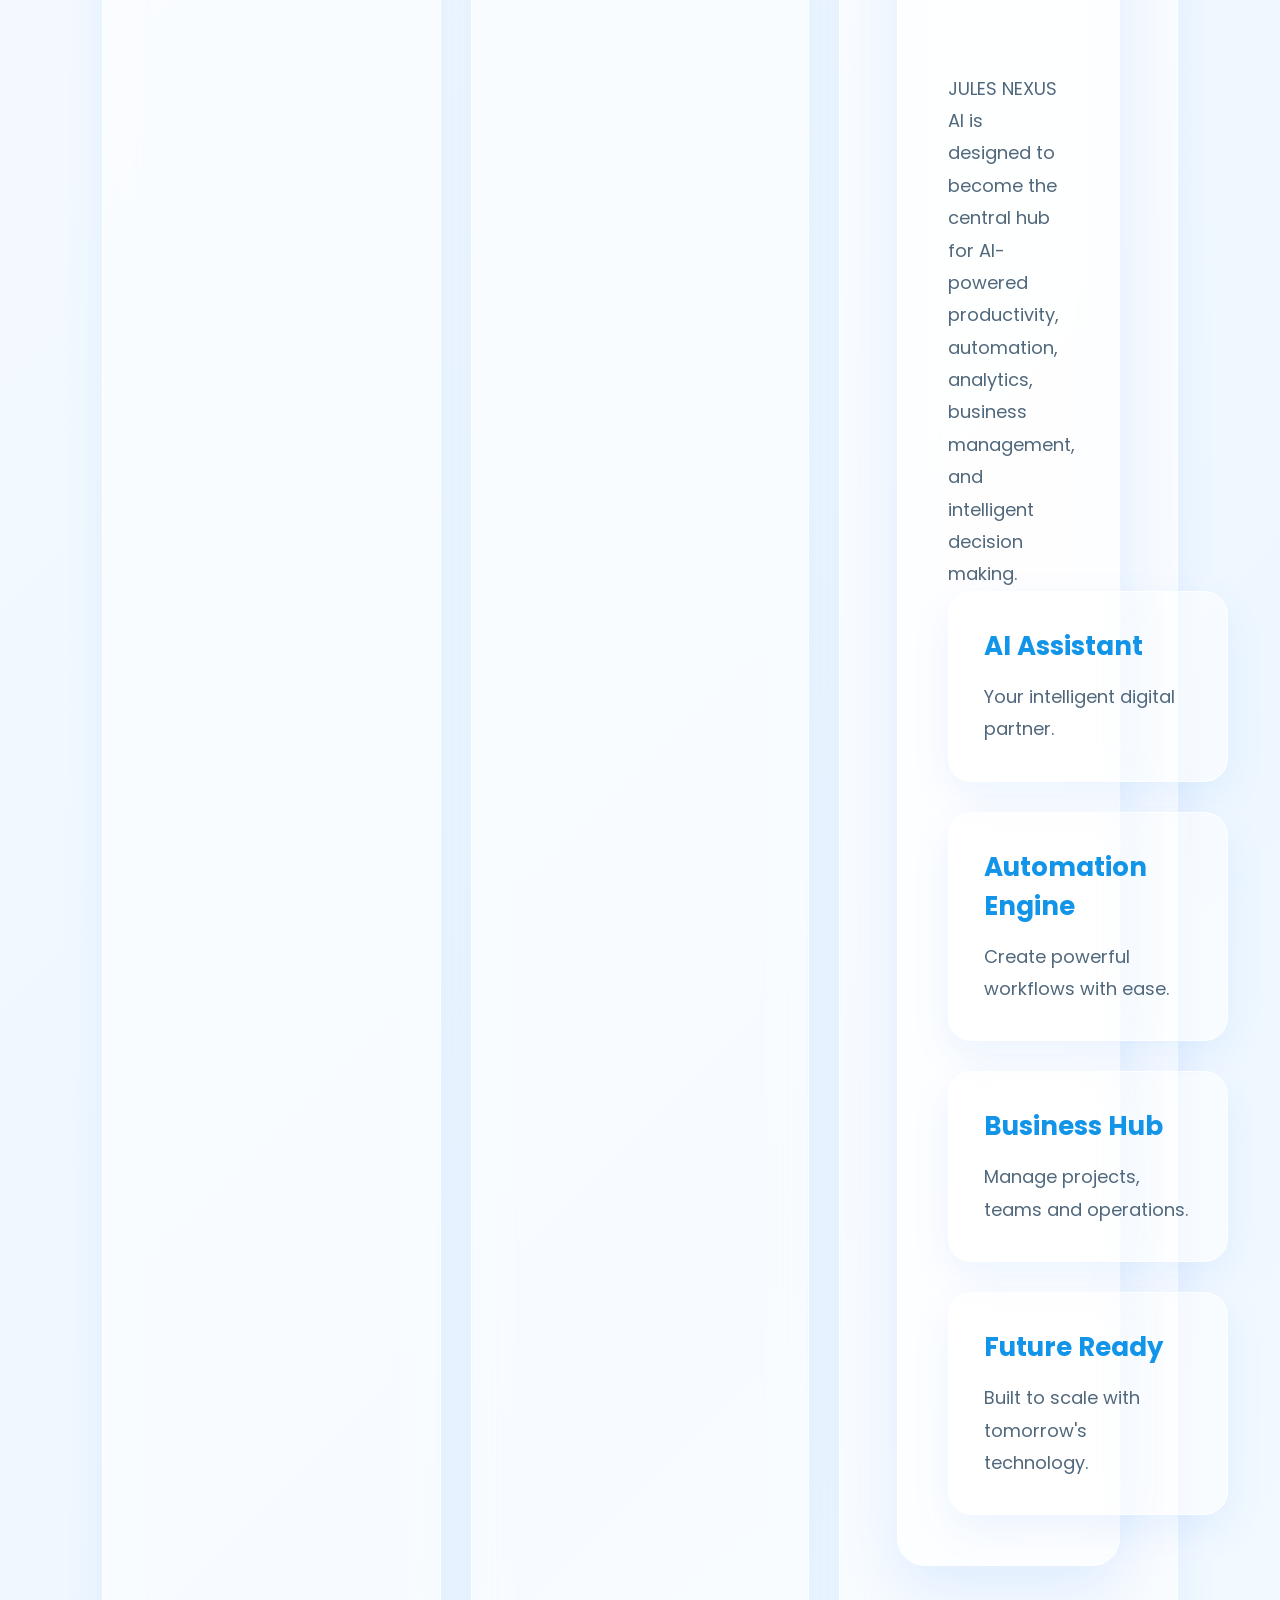
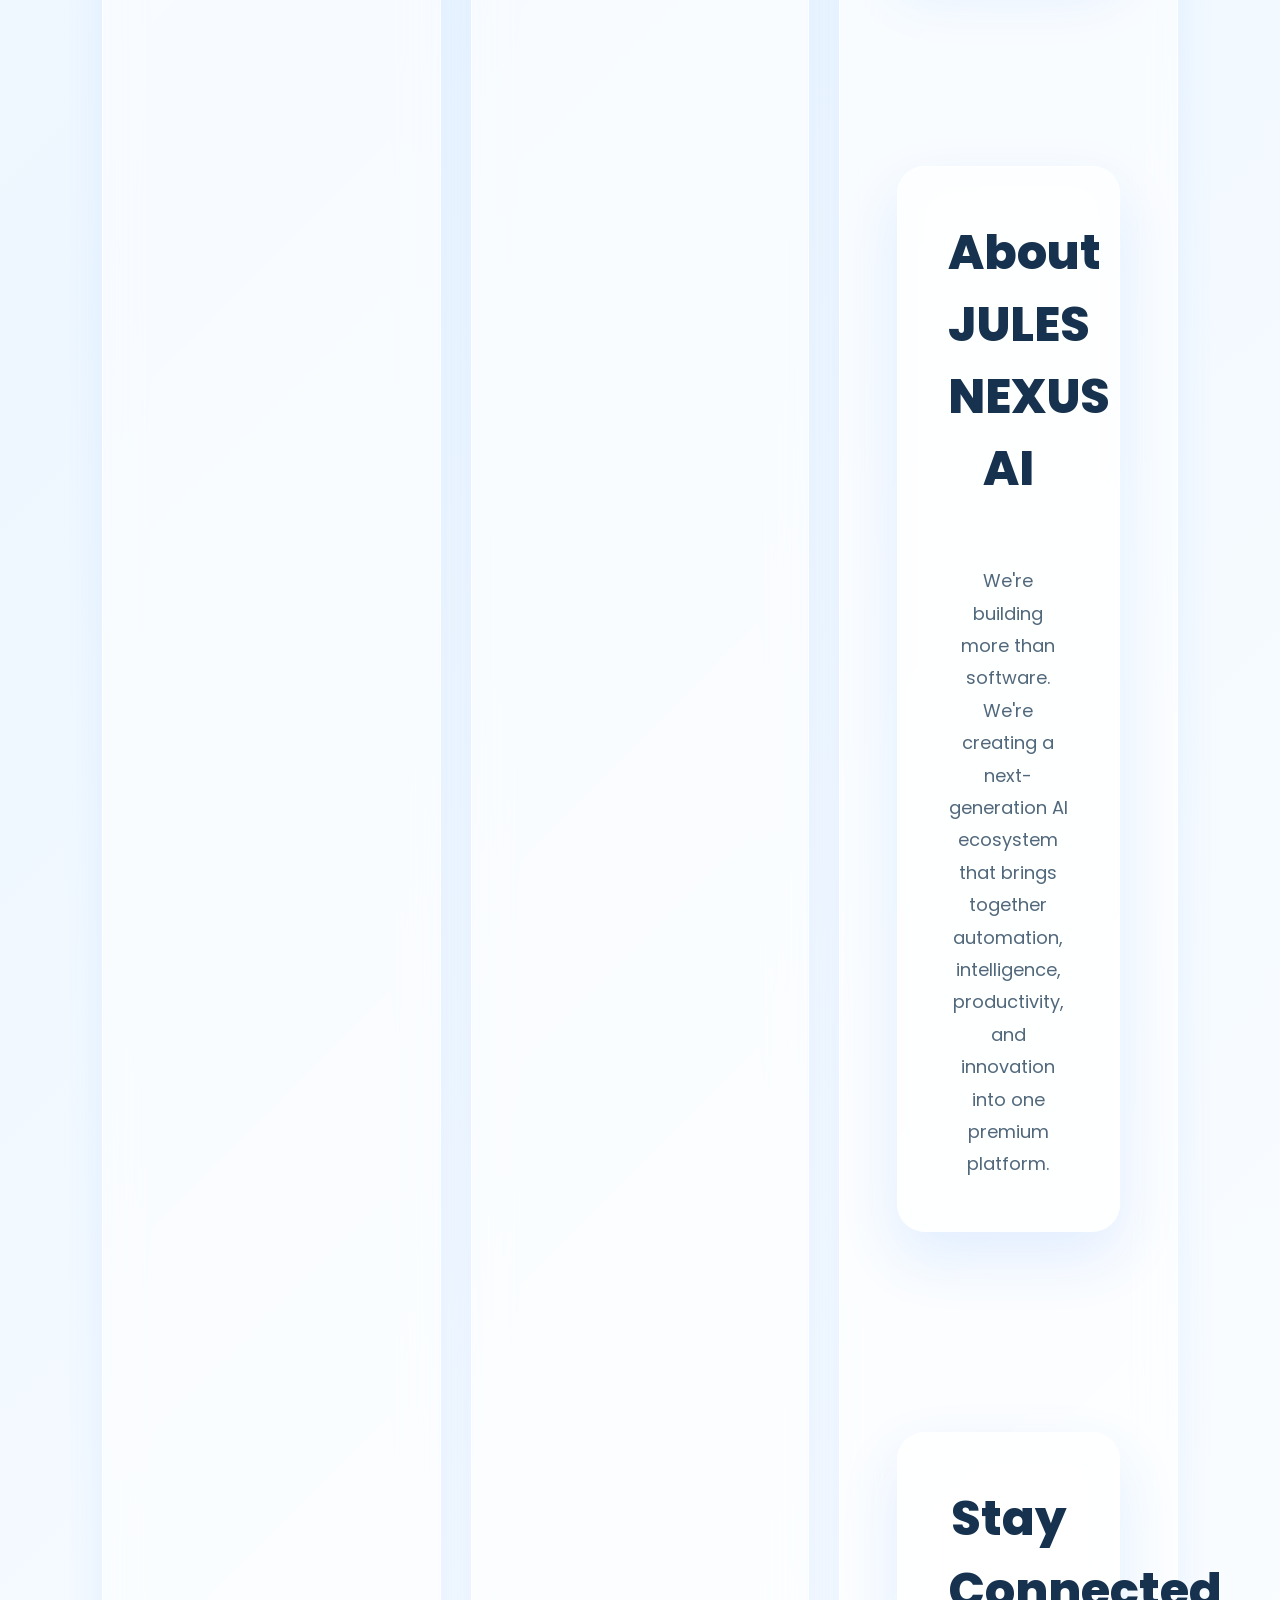
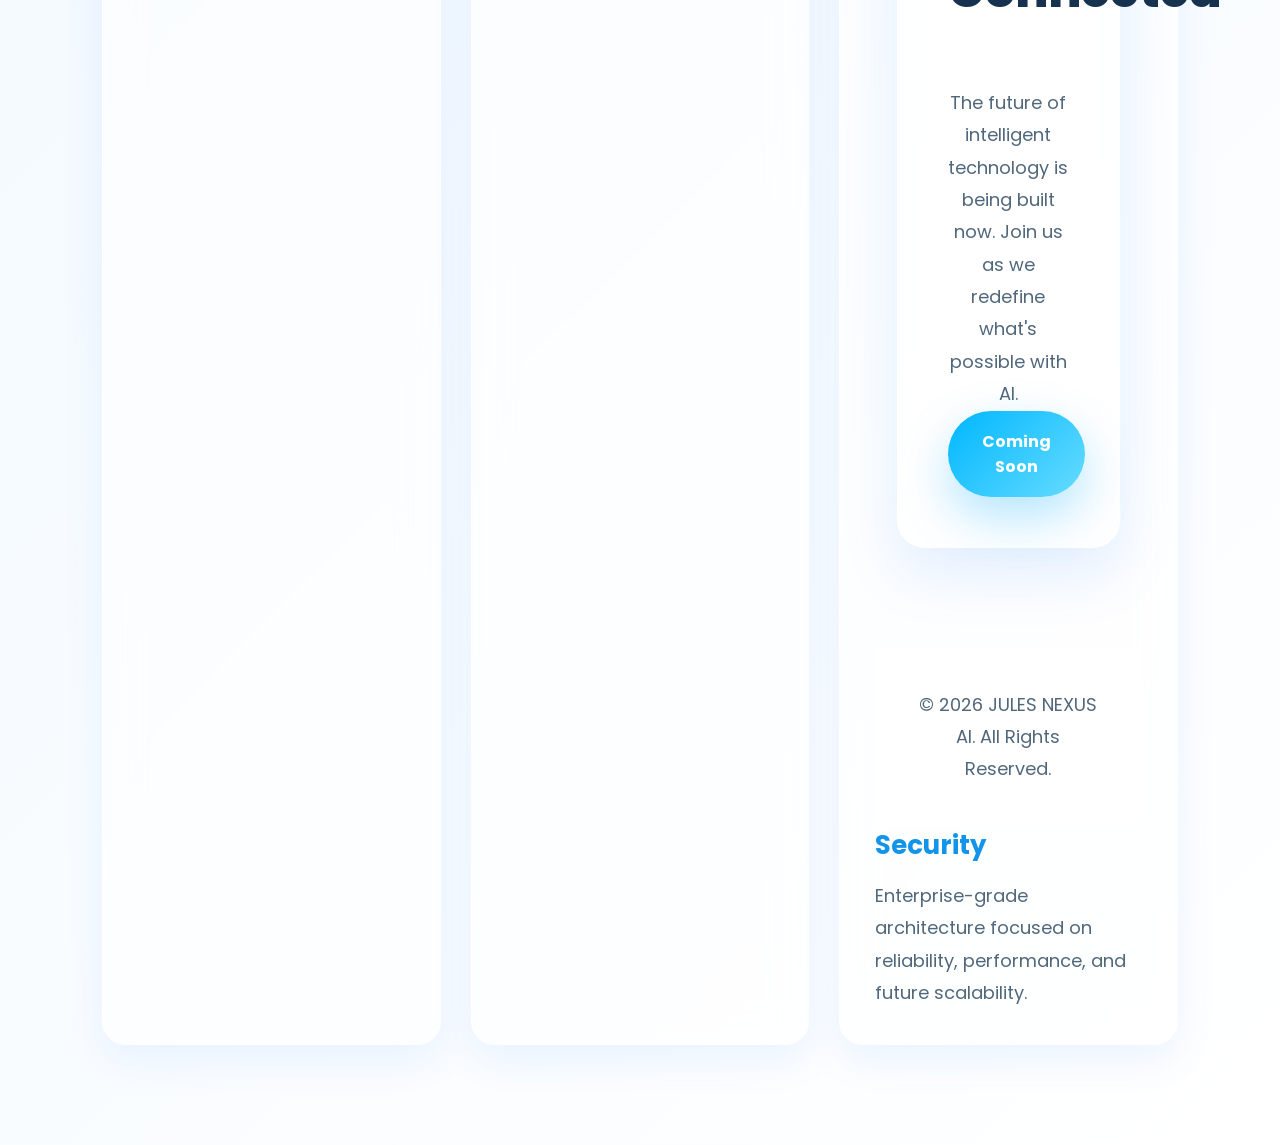
==== commit c5bf3858: "Update index.html" ====
--- a/frontend/index.html
+++ b/frontend/index.html
@@ -281,8 +281,7 @@
 </footer>
 
 <script src="script.js"></script>
-dev-kpq62aknz65d2vpd.us.auth0.com
-V8aPDJnpYb2ZpGrpfqa7I1bKUS7IcXuv
+
 </body>
 
 </html>
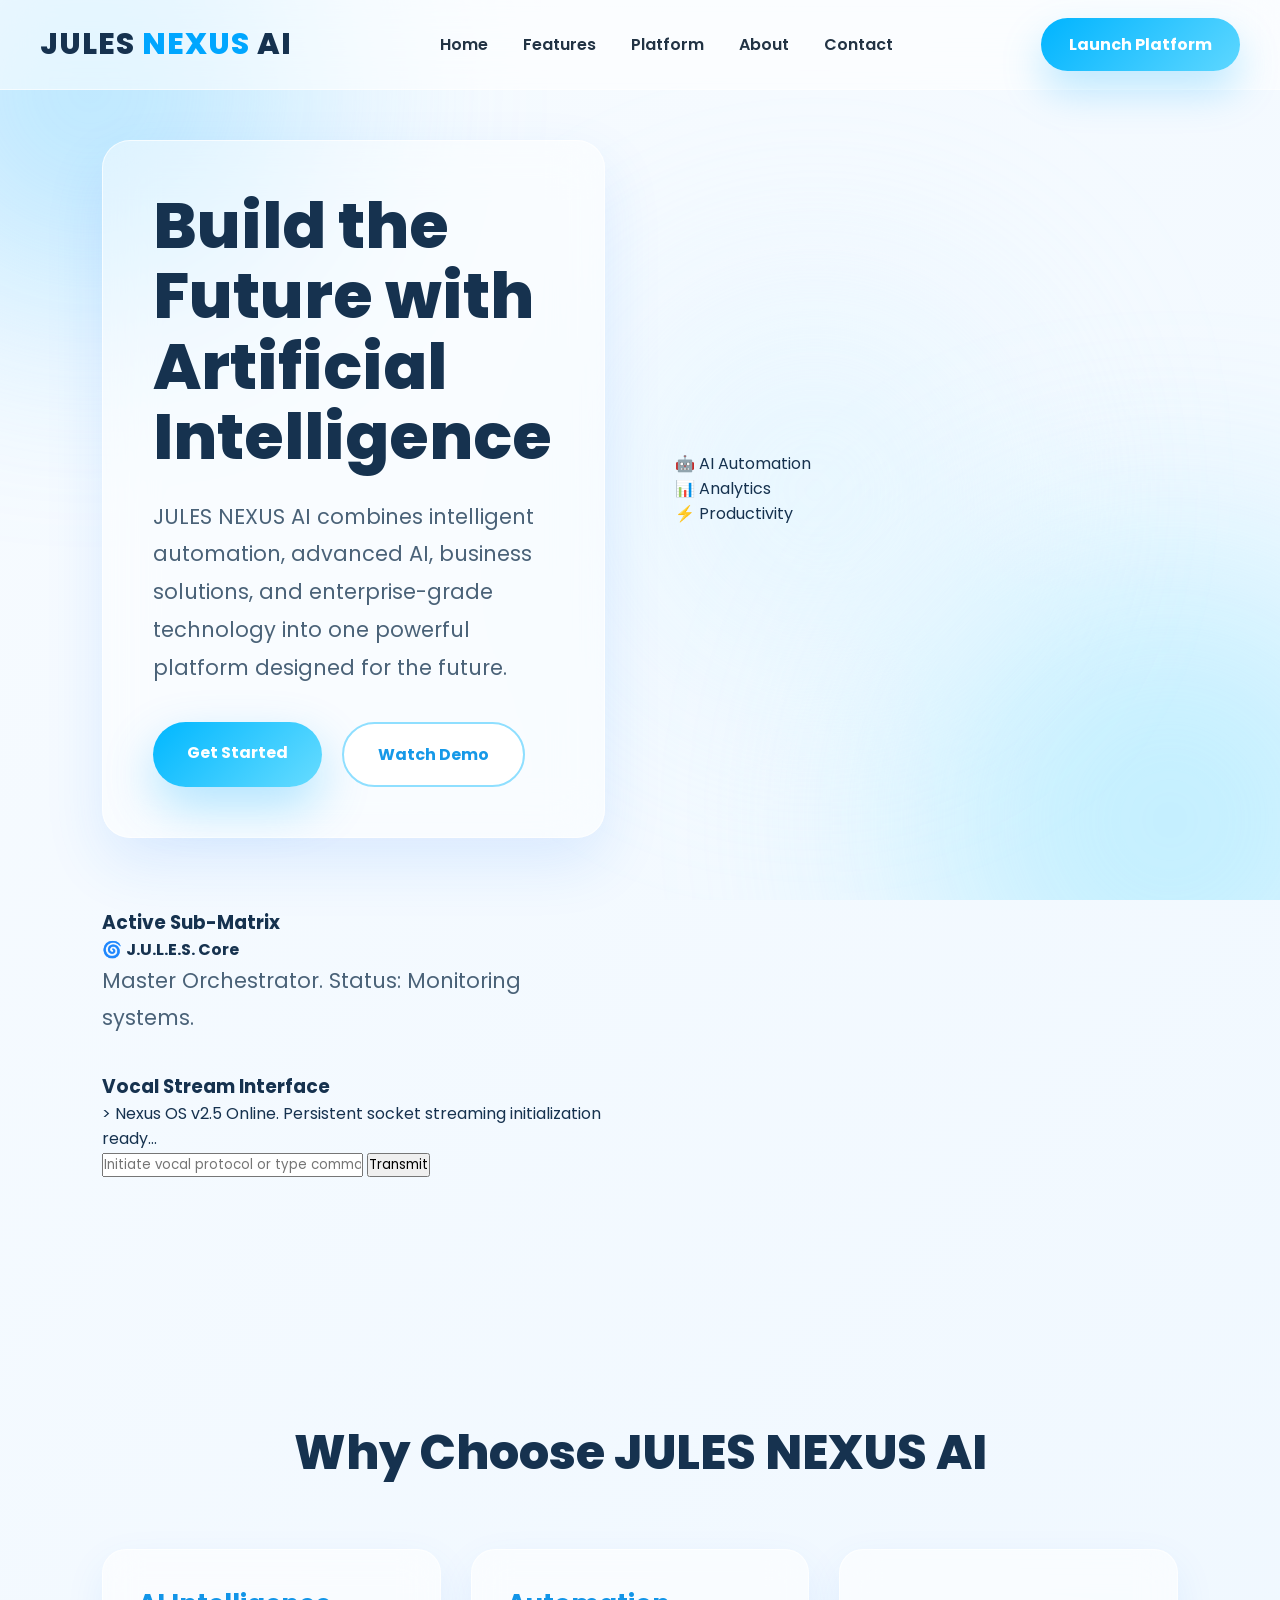
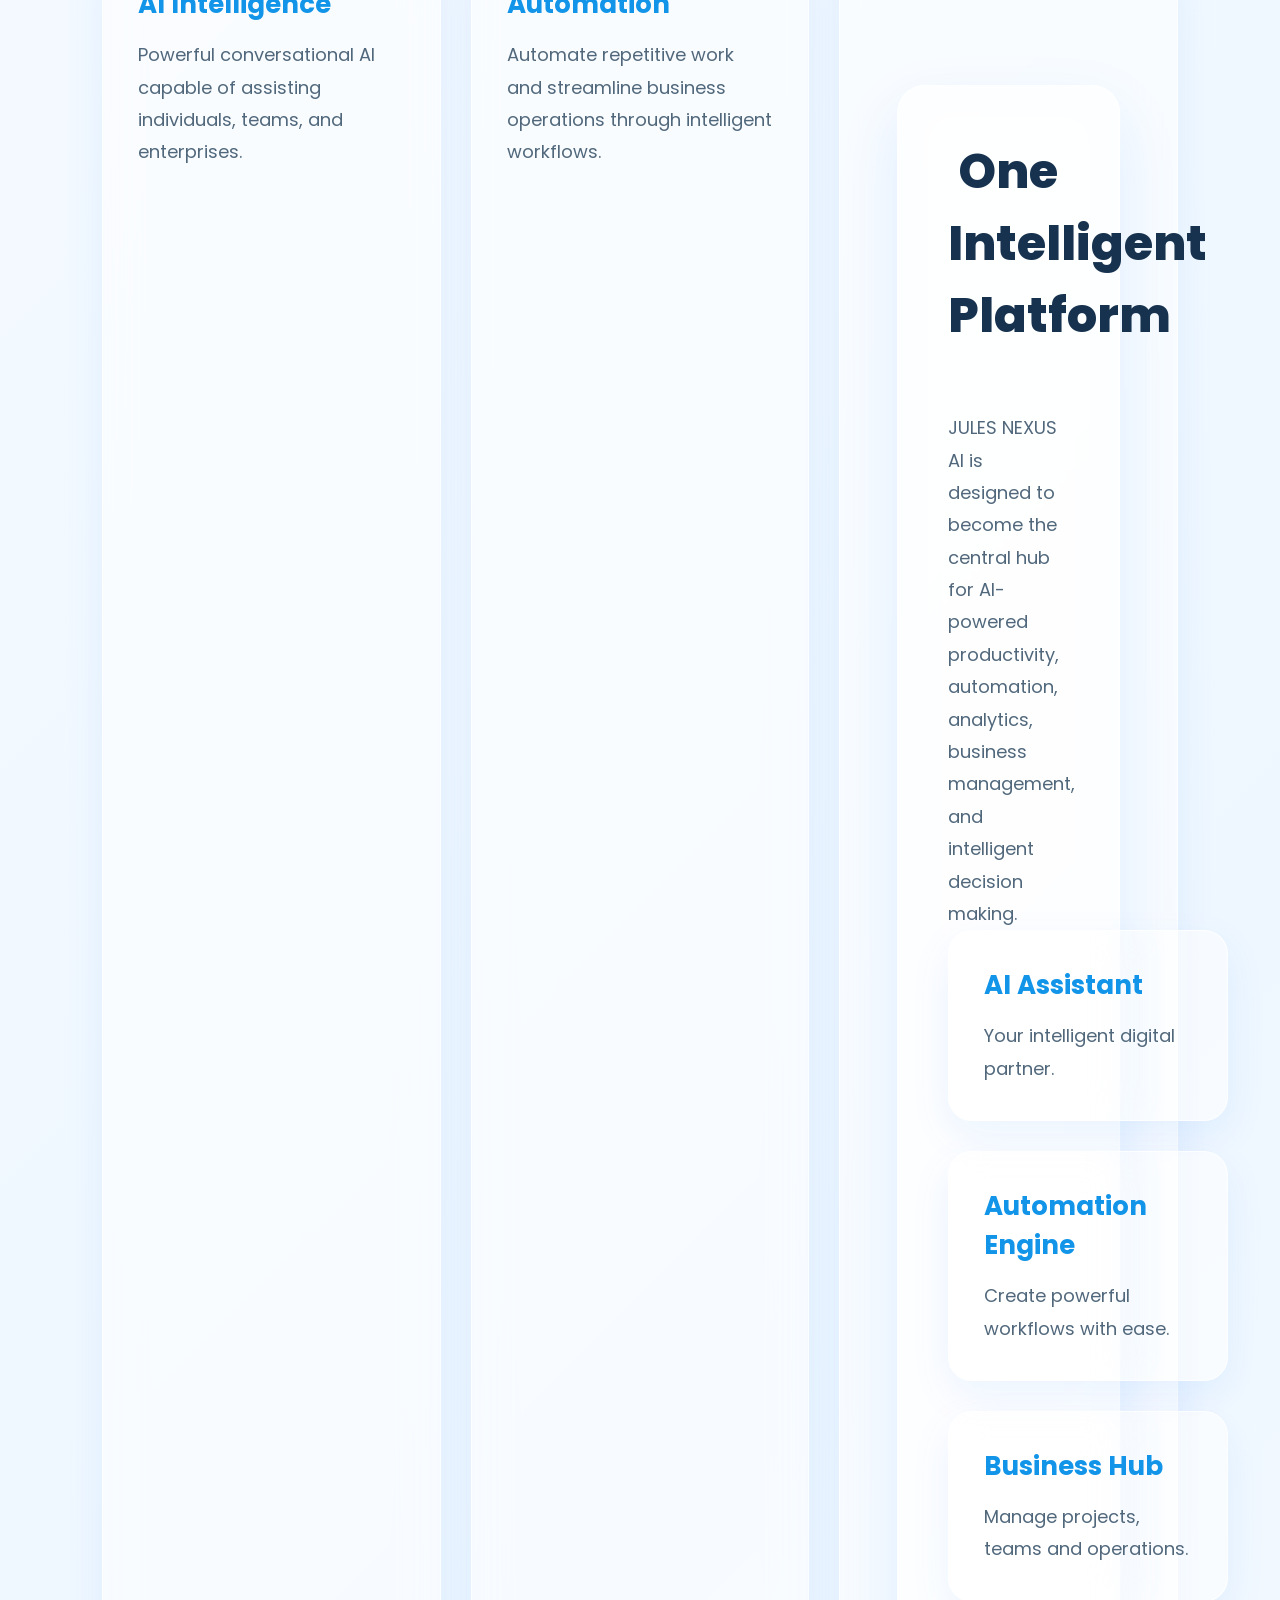
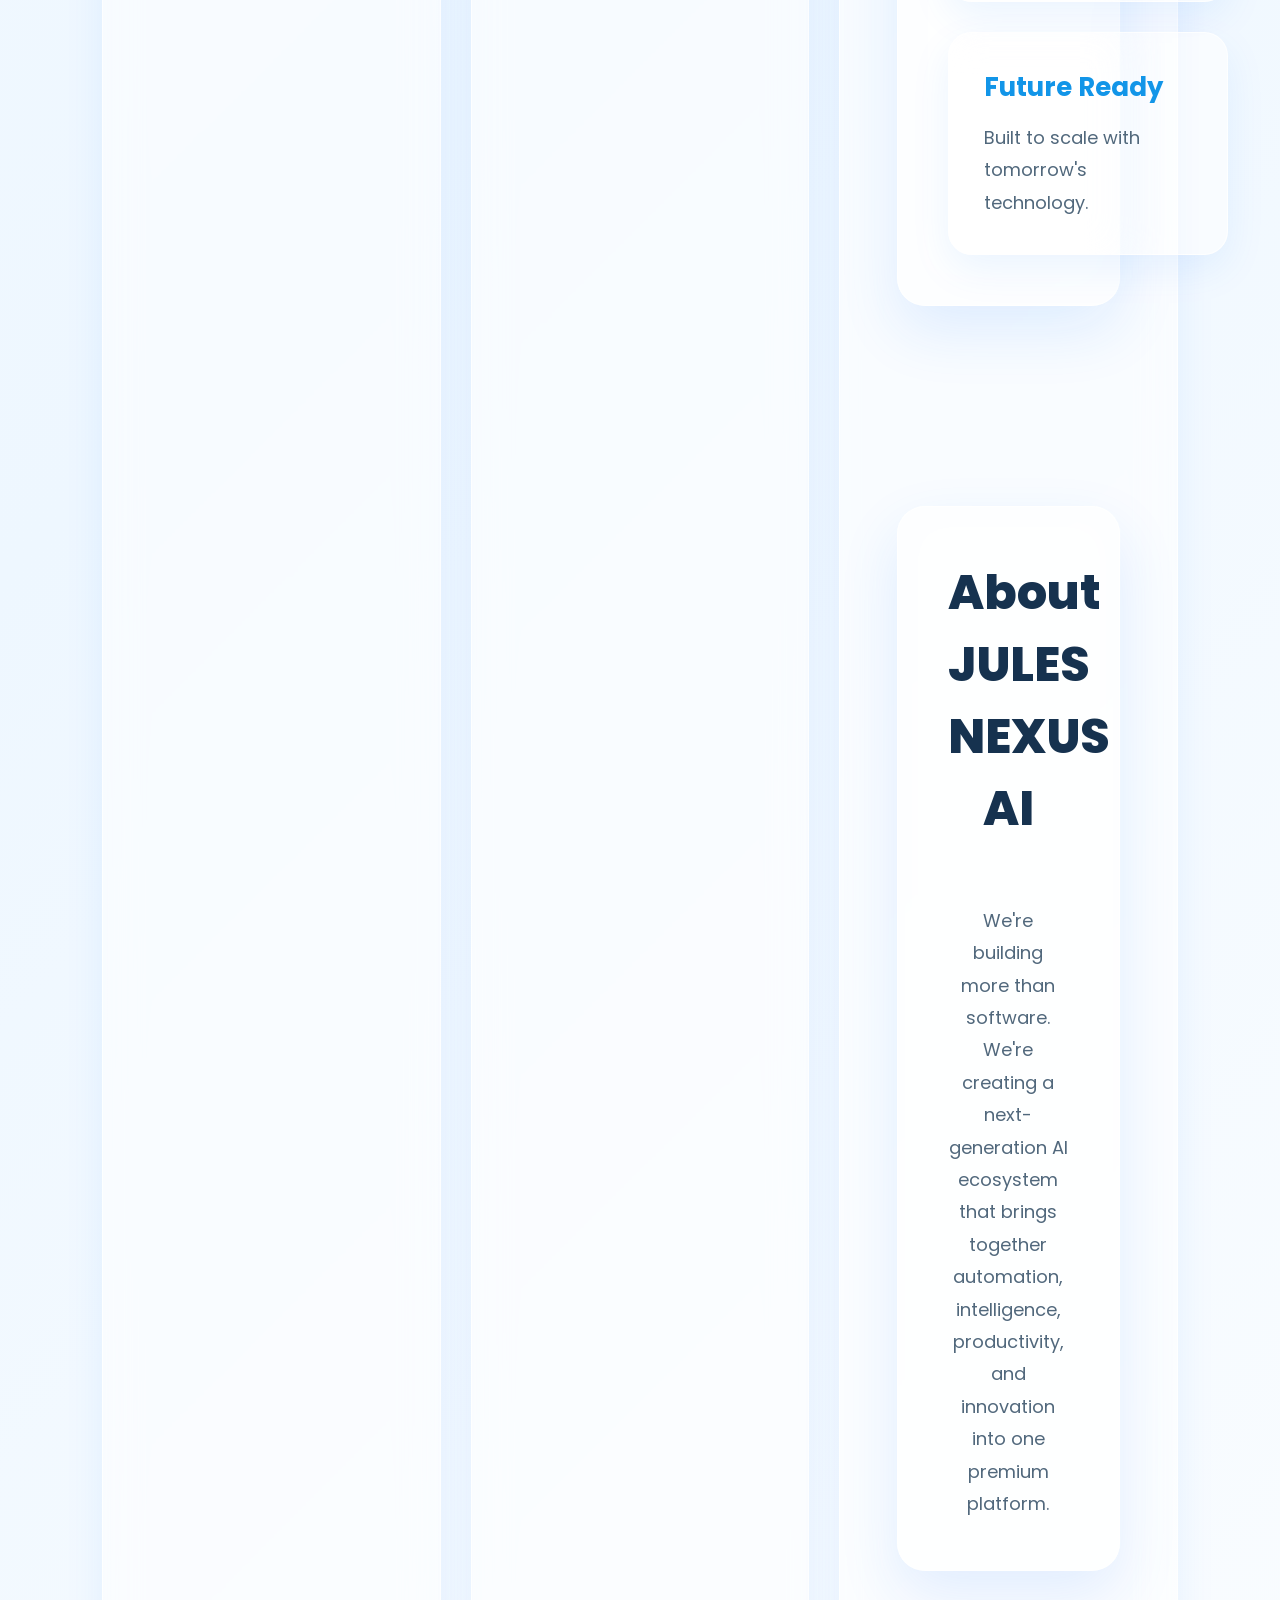
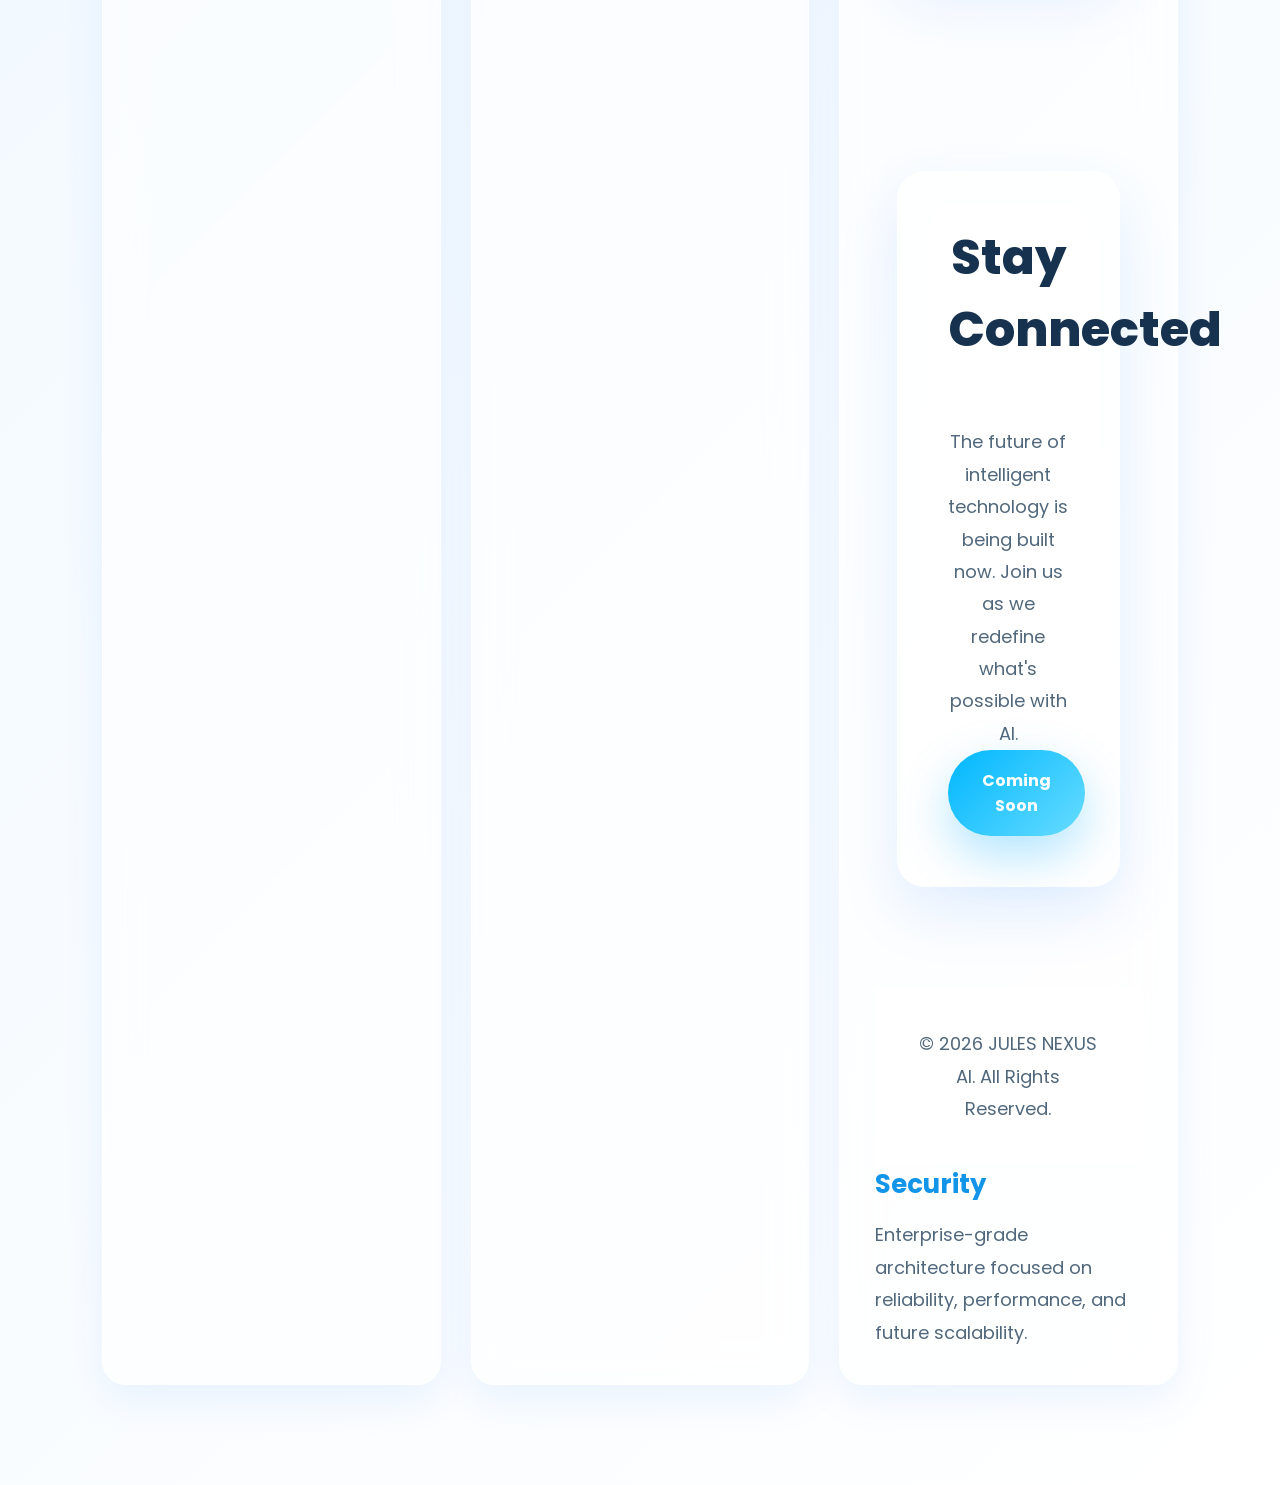
==== commit b5996cca: "Update index.html" ====
--- a/frontend/index.html
+++ b/frontend/index.html
@@ -124,6 +124,35 @@
 </div>
 
 </div>
+<!-- Integration Wrapper -->
+<div class="nexus-terminal-container">
+  <!-- Dashboard Panel: Sub-Agent Command Control -->
+  <div class="nexus-panel control-sidebar">
+    <h3 class="panel-title"><span class="pulse-dot"></span> Active Sub-Matrix</h3>
+    <div class="agent-roster" id="roster">
+      <div class="agent-node master-core">
+        <div class="node-header">
+          <span class="node-icon">🌀</span> <strong>J.U.L.E.S. Core</strong>
+        </div>
+        <p>Master Orchestrator. Status: Monitoring systems.</p>
+      </div>
+      <!-- User created agents render below dynamically -->
+    </div>
+  </div>
+
+  <!-- Active Stream: Conversational Matrix Interface -->
+  <div class="nexus-panel main-terminal">
+    <h3 class="panel-title">Vocal Stream Interface</h3>
+    <div class="terminal-display" id="display-log">
+      <div class="system-msg">> Nexus OS v2.5 Online. Persistent socket streaming initialization ready...</div>
+    </div>
+    <div class="terminal-input-bar">
+      <input type="text" id="nexus-cmd-input" placeholder="Initiate vocal protocol or type command (e.g. 'Build sub-agent Gabriel')...">
+      <button class="action-btn-neon" onclick="processNexusAction()">Transmit</button>
+    </div>
+  </div>
+</div>
+
 
 </section>
 
